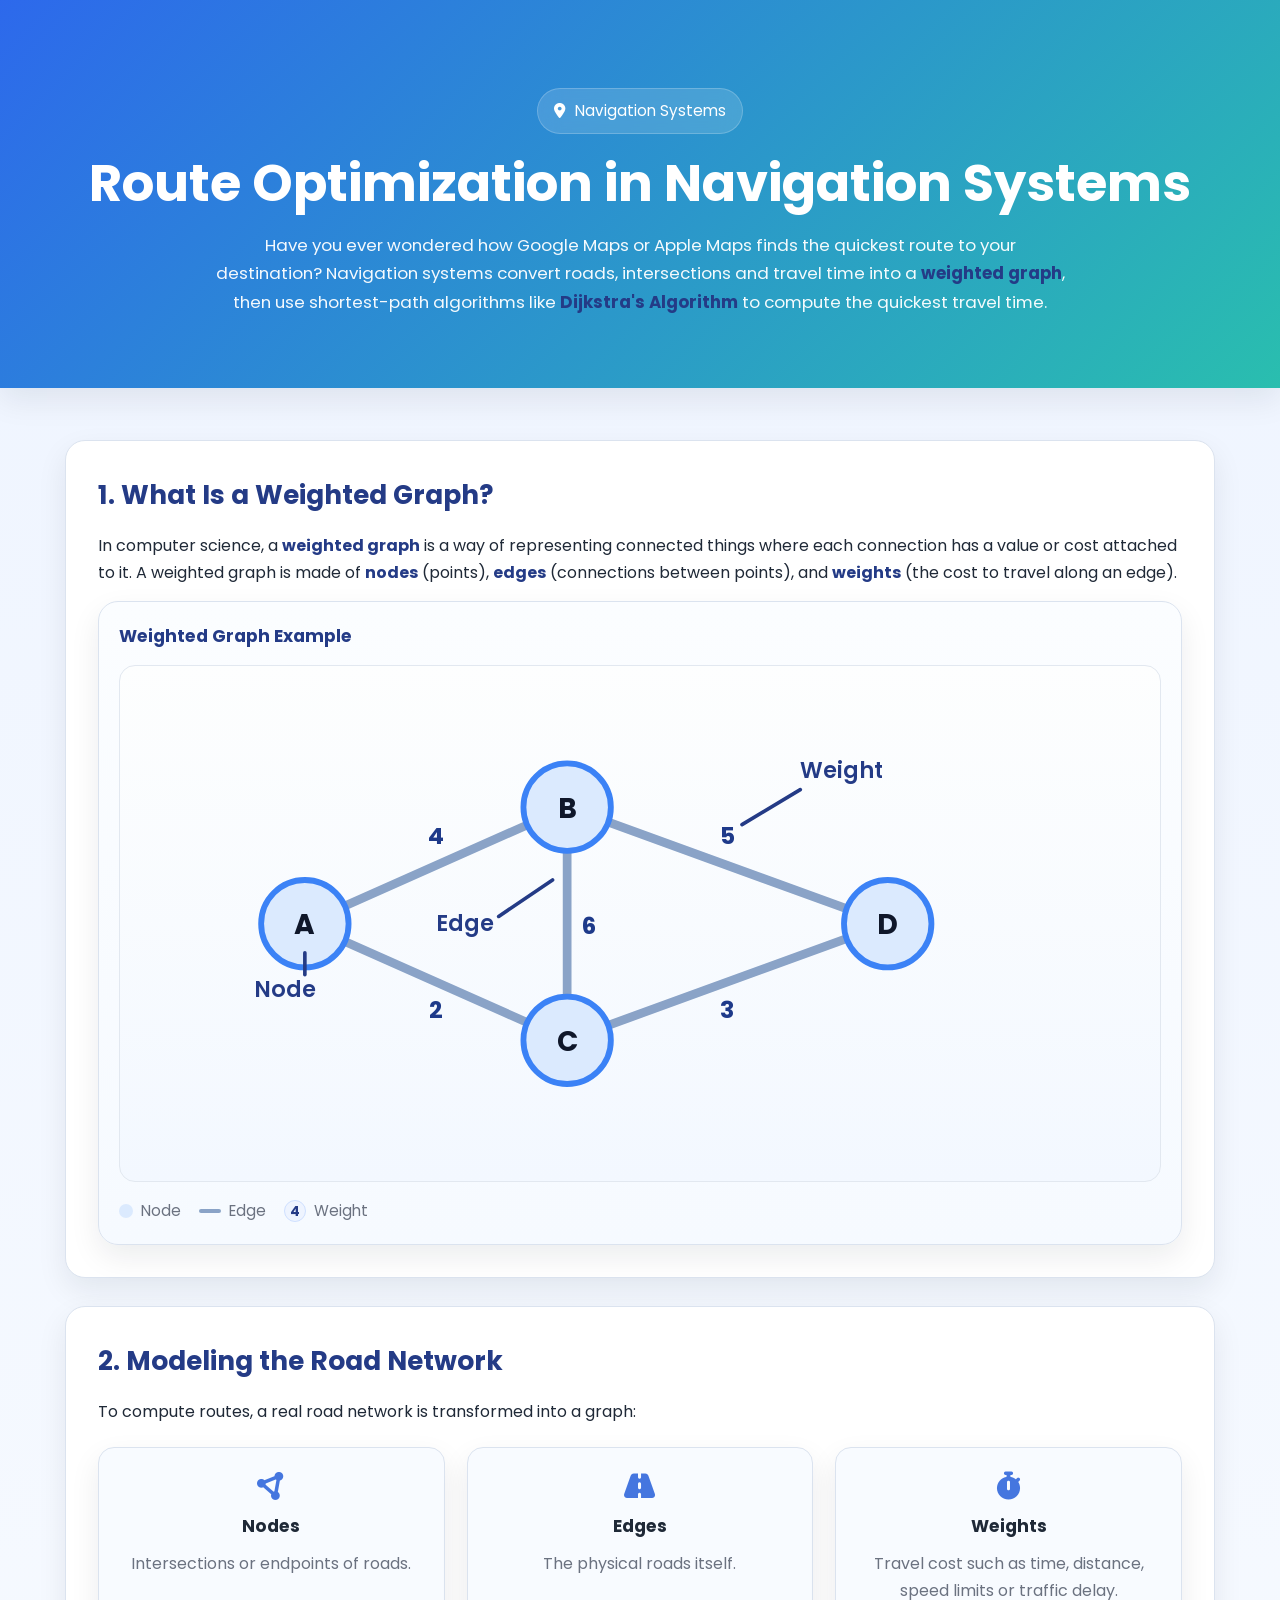
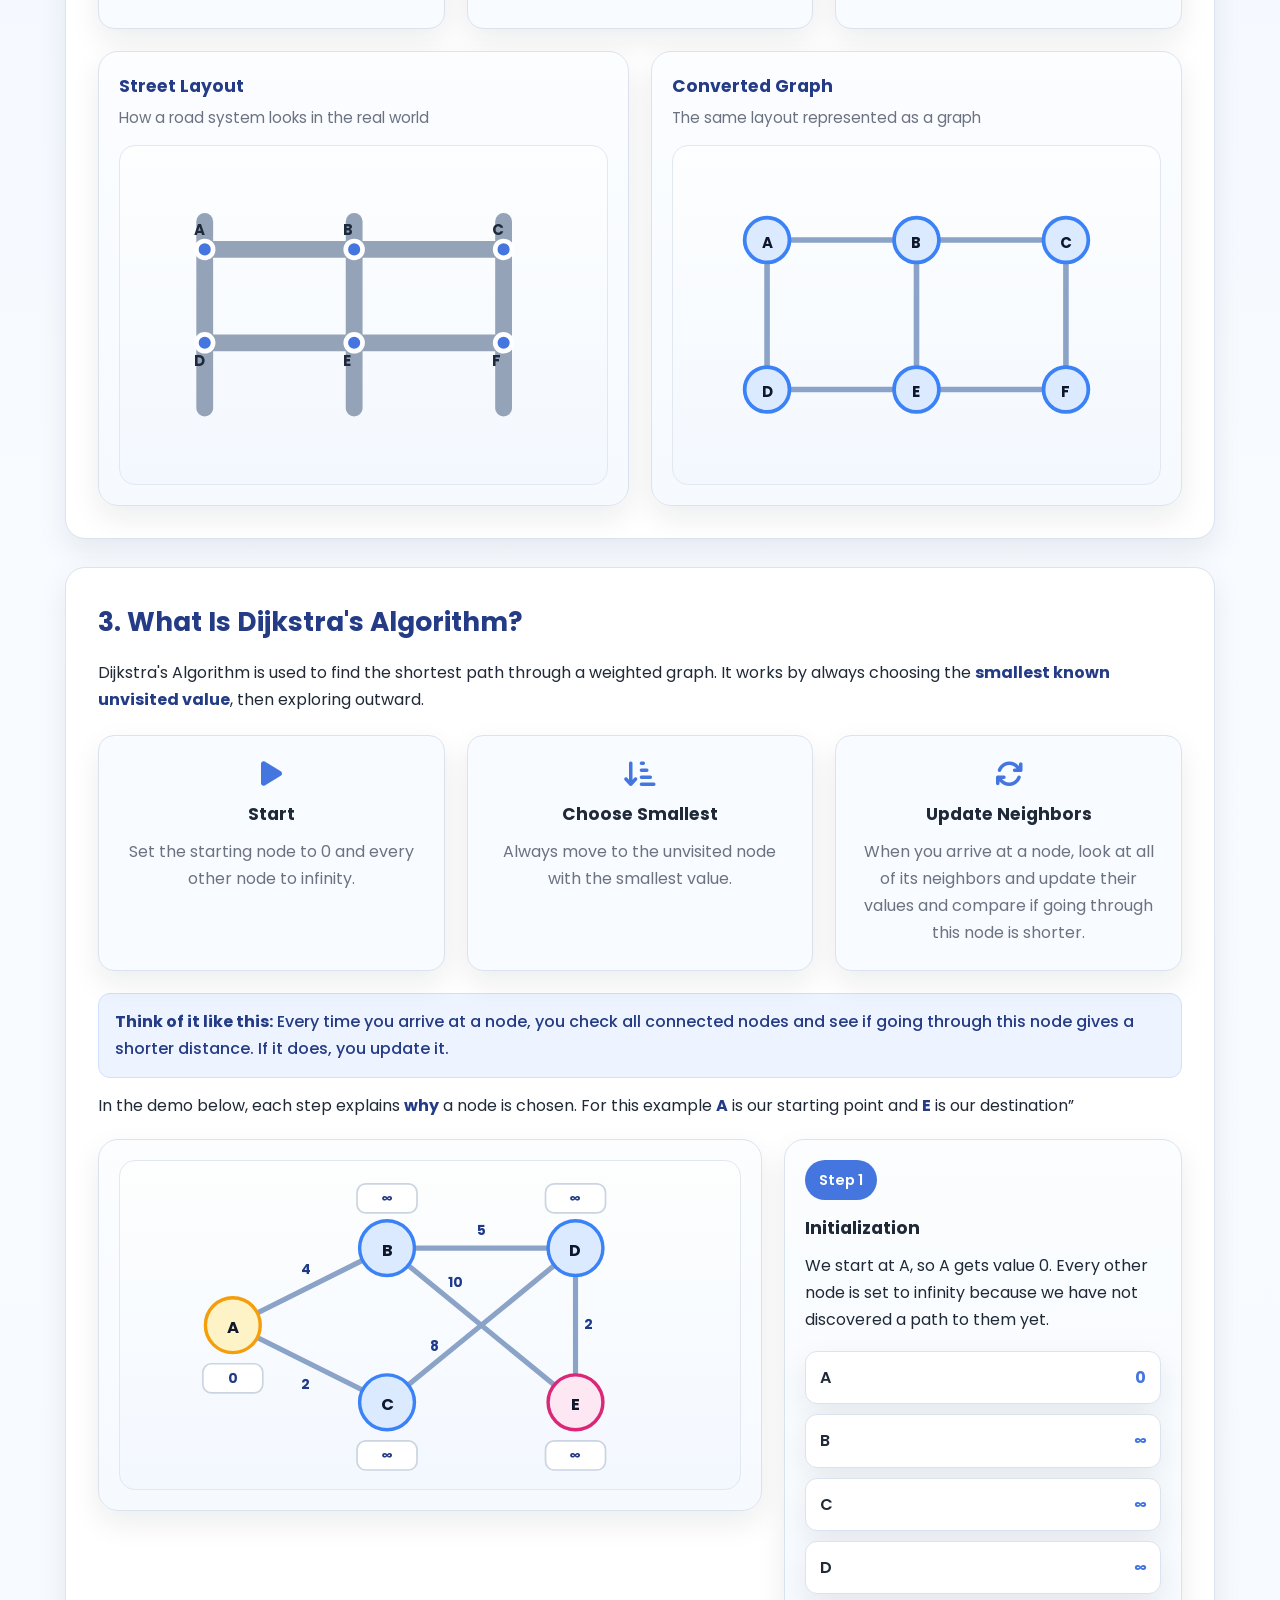
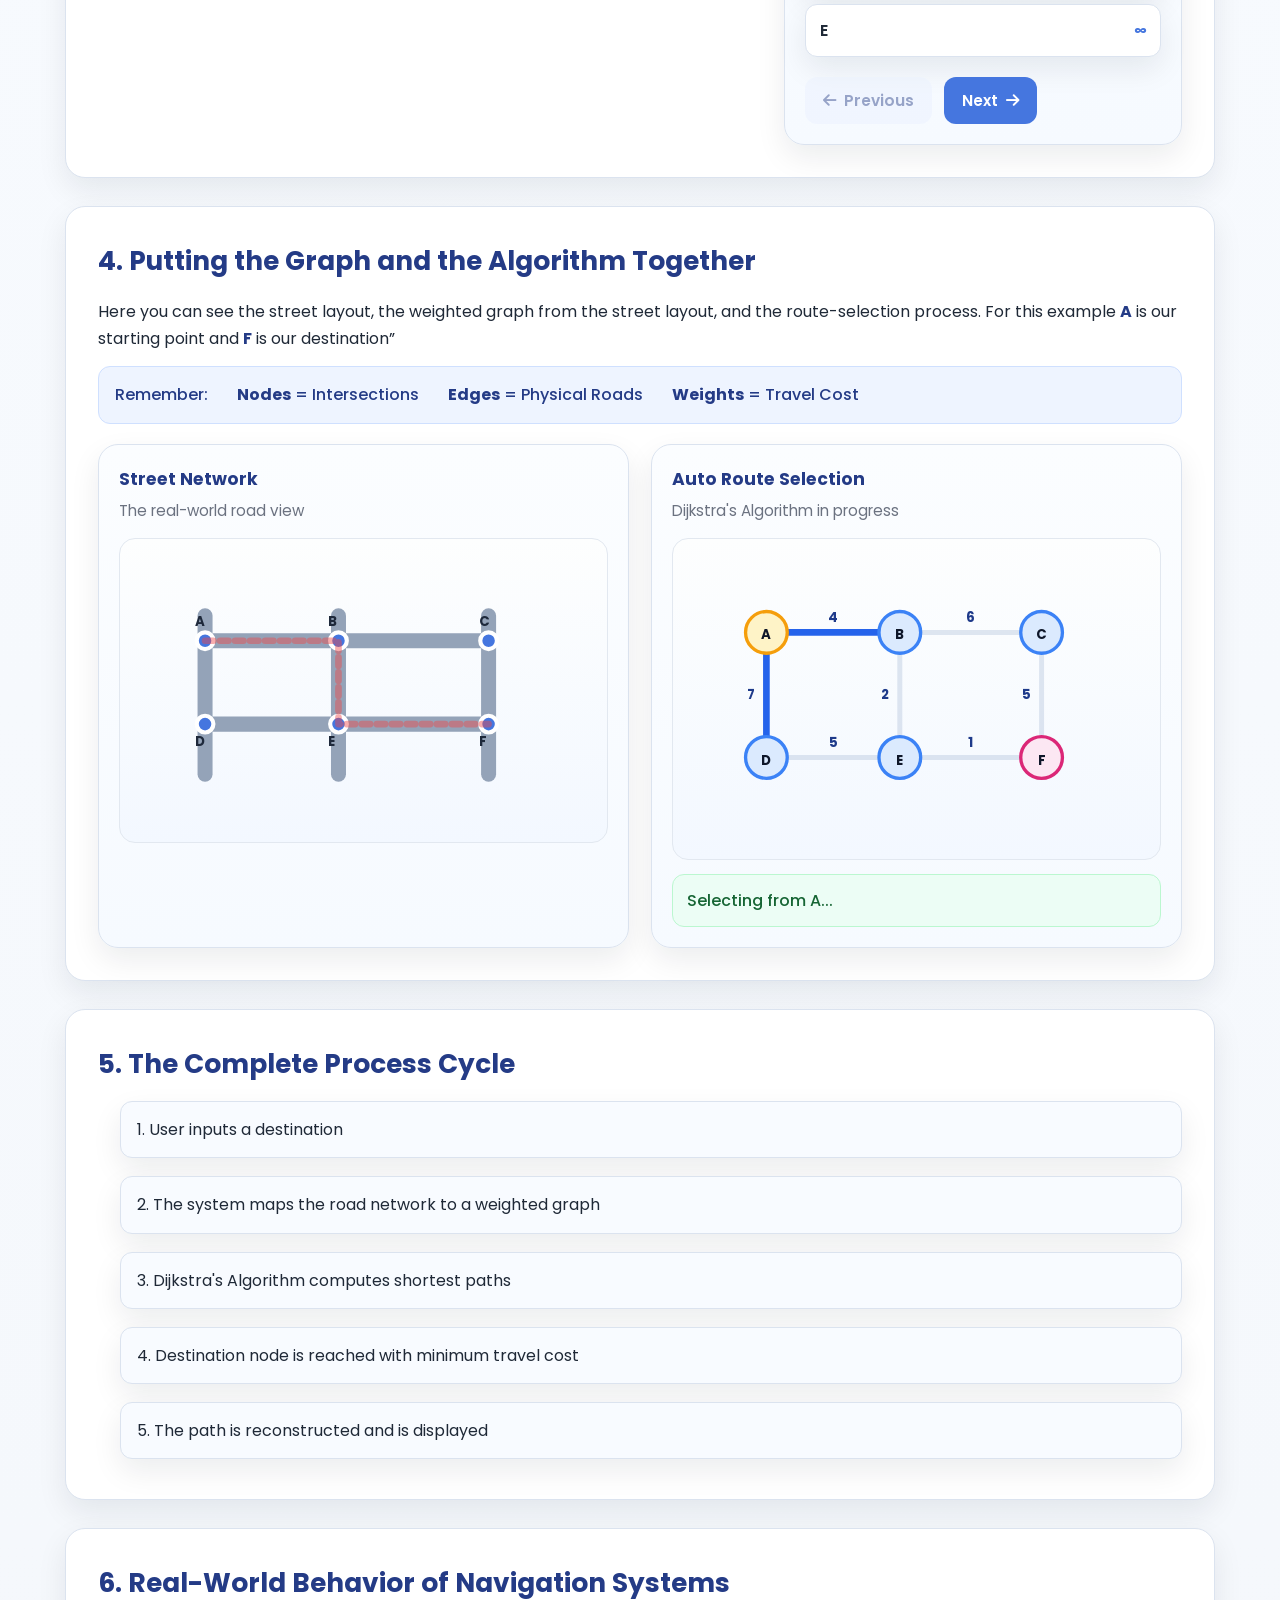
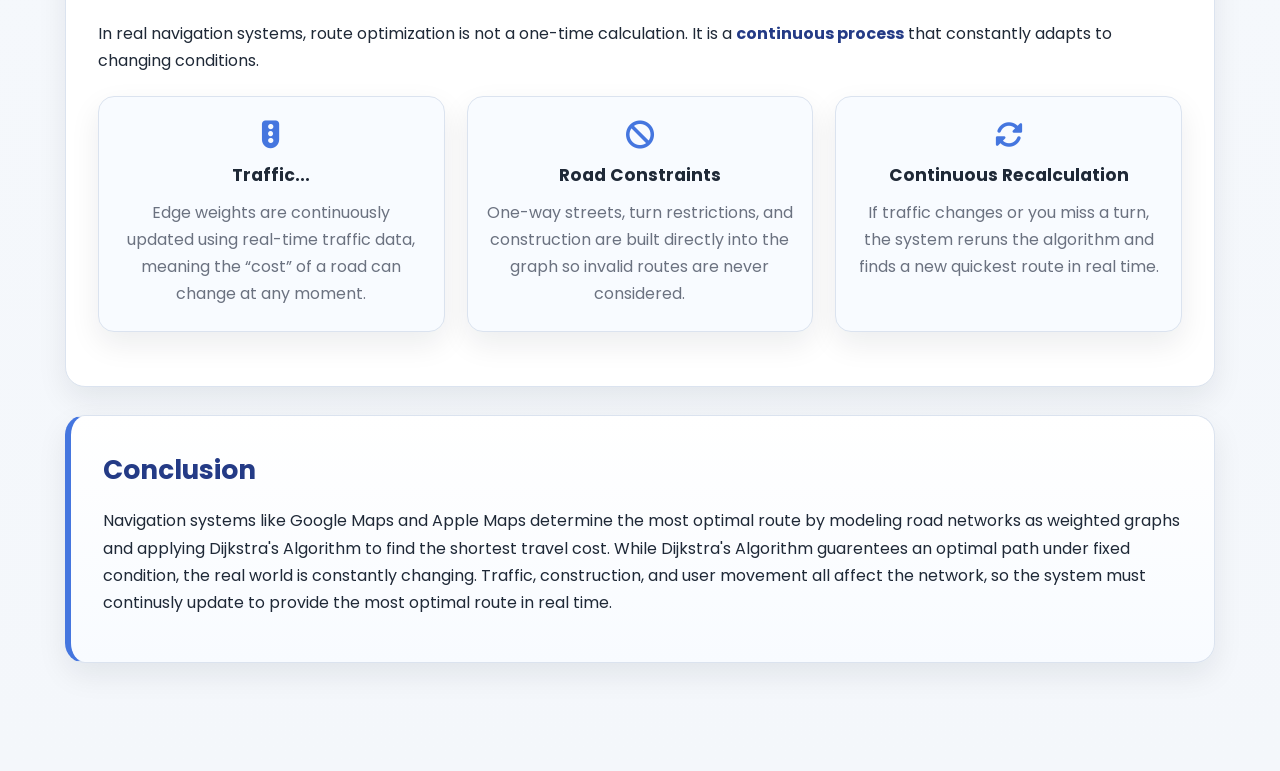
==== index.html @ 8dbbed40 "implemened website" ====
<!DOCTYPE html>
<html lang="en">

<head>
    <meta charset="UTF-8" />
    <meta name="viewport" content="width=device-width, initial-scale=1.0" />
    <title>Route Optimization in Navigation Systems</title>
    <link rel="preconnect" href="https://fonts.googleapis.com" />
    <link rel="preconnect" href="https://fonts.gstatic.com" crossorigin />
    <link href="https://fonts.googleapis.com/css2?family=Poppins:wght@400;500;600;700&display=swap" rel="stylesheet" />
    <link rel="stylesheet" href="https://cdnjs.cloudflare.com/ajax/libs/font-awesome/6.6.0/css/all.min.css"
        integrity="sha512-Kc323vGBEqzTmouAECnVceyQqyqdsSiqLQISBL29aUW4U/M7pSPA/gEUZQqv1cwx4OnYxTxve5UMg5GT6L4JJg=="
        crossorigin="anonymous" referrerpolicy="no-referrer" />
    <link rel="stylesheet" href="css/home.css" />
    <link rel="shortcut icon" href="assets/vincelogo.svg" type="image/x-icon" />
</head>

<body>
    <header class="hero">
        <div class="container">
            <p class="eyebrow">
                <i class="fa-solid fa-location-dot"></i>
                Navigation Systems
            </p>
            <h1>Route Optimization in Navigation Systems</h1>
            <p class="hero-text">
                Have you ever wondered how Google Maps or Apple Maps finds the quickest route
                to your destination? Navigation systems convert roads, intersections and travel time into a
                <strong>weighted graph</strong>, then use shortest-path algorithms like
                <strong>Dijkstra's Algorithm</strong> to compute the quickest travel time.
            </p>
        </div>
    </header>

    <main class="container">
        <!-- SECTION 1 -->
        <section class="card">
            <h2>1. What Is a Weighted Graph?</h2>
            <p>
                In computer science, a <strong>weighted graph</strong> is a way of representing connected things where
                each connection has a value or cost attached to it. A weighted graph is made of <strong>nodes</strong>
                (points), <strong>edges</strong> (connections between points), and <strong>weights</strong> (the cost to
                travel along an edge).
            </p>

            <div class="panel">
                <div class="panel-header">
                    <h3>Weighted Graph Example</h3>
                </div>

                <div class="svg-shell">
                    <svg viewBox="0 0 700 340" class="graph-svg" aria-label="Weighted graph example">
                        <!-- edges -->
                        <line x1="120" y1="170" x2="300" y2="90" class="edge" />
                        <line x1="120" y1="170" x2="300" y2="250" class="edge" />
                        <line x1="300" y1="90" x2="520" y2="170" class="edge" />
                        <line x1="300" y1="250" x2="520" y2="170" class="edge" />
                        <line x1="300" y1="90" x2="300" y2="250" class="edge" />

                        <!-- weights -->
                        <text x="210" y="115" class="weight-label">4</text>
                        <text x="210" y="235" class="weight-label">2</text>
                        <text x="410" y="115" class="weight-label">5</text>
                        <text x="410" y="235" class="weight-label">3</text>
                        <text x="315" y="177" class="weight-label">6</text>

                        <!-- nodes -->
                        <circle cx="120" cy="170" r="30" class="node" />
                        <circle cx="300" cy="90" r="30" class="node" />
                        <circle cx="300" cy="250" r="30" class="node" />
                        <circle cx="520" cy="170" r="30" class="node" />

                        <!-- node labels -->
                        <text x="120" y="172" class="node-label">A</text>
                        <text x="300" y="92" class="node-label">B</text>
                        <text x="300" y="252" class="node-label">C</text>
                        <text x="520" y="172" class="node-label">D</text>

                        <!-- example callouts -->
                        <text x="85" y="220" class="diagram-label">Node</text>
                        <line x1="120" y1="205" x2="120" y2="190" class="label-line" />

                        <text x="210" y="175" class="diagram-label">Edge</text>
                        <line x1="253" y1="165" x2="290" y2="140" class="label-line" />

                        <text x="460" y="70" class="diagram-label">Weight</text>
                        <line x1="460" y1="78" x2="420" y2="102" class="label-line" />
                    </svg>
                </div>

                <div class="legend">
                    <span><span class="legend-dot legend-default"></span> Node</span>
                    <span><span class="legend-line"></span> Edge</span>
                    <span><span class="legend-weight">4</span> Weight</span>
                </div>
            </div>
        </section>

        <!-- SECTION 2 -->
        <section class="card">
            <h2>2. Modeling the Road Network</h2>
            <p>
                To compute routes, a real road network is transformed into a graph:
            </p>
            <div class="feature-grid">
                <div class="feature-box">
                    <i class="fa-solid fa-circle-nodes"></i>
                    <h3>Nodes</h3>
                    <p>Intersections or endpoints of roads.</p>
                </div>
                <div class="feature-box">
                    <i class="fa-solid fa-road"></i>
                    <h3>Edges</h3>
                    <p>The physical roads itself.</p>
                </div>
                <div class="feature-box">
                    <i class="fa-solid fa-stopwatch"></i>
                    <h3>Weights</h3>
                    <p>Travel cost such as time, distance, speed limits or traffic delay.</p>
                </div>
            </div>

            <div class="split-grid">
                <div class="panel">
                    <div class="panel-header">
                        <h3>Street Layout</h3>
                        <p>How a road system looks in the real world</p>
                    </div>

                    <div class="svg-shell">
                        <svg viewBox="0 0 500 340" class="graph-svg" aria-label="Street layout">
                            <line x1="80" y1="70" x2="80" y2="270" class="road-line" />
                            <line x1="240" y1="70" x2="240" y2="270" class="road-line" />
                            <line x1="400" y1="70" x2="400" y2="270" class="road-line" />
                            <line x1="80" y1="100" x2="400" y2="100" class="road-line" />
                            <line x1="80" y1="200" x2="400" y2="200" class="road-line" />

                            <circle cx="80" cy="100" r="9" class="intersection" />
                            <circle cx="240" cy="100" r="9" class="intersection" />
                            <circle cx="400" cy="100" r="9" class="intersection" />
                            <circle cx="80" cy="200" r="9" class="intersection" />
                            <circle cx="240" cy="200" r="9" class="intersection" />
                            <circle cx="400" cy="200" r="9" class="intersection" />

                            <text x="68" y="85" class="mini-label">A</text>
                            <text x="228" y="85" class="mini-label">B</text>
                            <text x="388" y="85" class="mini-label">C</text>
                            <text x="68" y="225" class="mini-label">D</text>
                            <text x="228" y="225" class="mini-label">E</text>
                            <text x="388" y="225" class="mini-label">F</text>


                        </svg>
                    </div>
                </div>

                <div class="panel">
                    <div class="panel-header">
                        <h3>Converted Graph</h3>
                        <p>The same layout represented as a graph</p>
                    </div>

                    <div class="svg-shell">
                        <svg viewBox="0 0 500 340" class="graph-svg" aria-label="Converted weighted graph">
                            <line x1="90" y1="90" x2="250" y2="90" class="edge" />
                            <line x1="250" y1="90" x2="410" y2="90" class="edge" />
                            <line x1="90" y1="250" x2="250" y2="250" class="edge" />
                            <line x1="250" y1="250" x2="410" y2="250" class="edge" />
                            <line x1="90" y1="90" x2="90" y2="250" class="edge" />
                            <line x1="250" y1="90" x2="250" y2="250" class="edge" />
                            <line x1="410" y1="90" x2="410" y2="250" class="edge" />

                            <circle cx="90" cy="90" r="24" class="node" />
                            <circle cx="250" cy="90" r="24" class="node" />
                            <circle cx="410" cy="90" r="24" class="node" />
                            <circle cx="90" cy="250" r="24" class="node" />
                            <circle cx="250" cy="250" r="24" class="node" />
                            <circle cx="410" cy="250" r="24" class="node" />

                            <text x="90" y="94" class="node-label node-label-sm">A</text>
                            <text x="250" y="94" class="node-label node-label-sm">B</text>
                            <text x="410" y="94" class="node-label node-label-sm">C</text>
                            <text x="90" y="254" class="node-label node-label-sm">D</text>
                            <text x="250" y="254" class="node-label node-label-sm">E</text>
                            <text x="410" y="254" class="node-label node-label-sm">F</text>
                        </svg>
                    </div>
                </div>
            </div>
        </section>

        <!-- SECTION 3 -->
        <section class="card">
            <h2>3. What Is Dijkstra's Algorithm?</h2>
            <p>
                Dijkstra's Algorithm is used to find the shortest path through a
                weighted graph. It works by always choosing the
                <strong>smallest known unvisited value</strong>, then exploring outward.
            </p>

            <div class="algorithm-foundation">
                <div class="feature-grid">
                    <div class="feature-box">
                        <i class="fa-solid fa-play"></i>
                        <h3>Start</h3>
                        <p>Set the starting node to 0 and every other node to infinity.</p>
                    </div>
                    <div class="feature-box">
                        <i class="fa-solid fa-arrow-down-short-wide"></i>
                        <h3>Choose Smallest</h3>
                        <p>Always move to the unvisited node with the smallest value.</p>
                    </div>
                    <div class="feature-box">
                        <i class="fa-solid fa-arrows-rotate"></i>
                        <h3>Update Neighbors</h3>
                        <p>
                            When you arrive at a node, look at all of its neighbors and
                            update their values and compare if going through this node is shorter.
                        </p>
                    </div>
                </div>

                <p class="foundation-note">
                    <strong>Think of it like this:</strong>
                    Every time you arrive at a node, you check all connected nodes and
                    see if going through this node gives a shorter distance. If it does,
                    you update it.

                </p>
            </div>

            <p>
                In the demo below, each step explains <strong>why</strong> a node is chosen.
                For this example <strong>A</strong> is our starting point and <strong>E</strong> is our destination”
            </p>

            <div class="interactive-demo">
                <div class="panel">
                    <div class="svg-shell">
                        <svg viewBox="0 0 700 360" class="graph-svg" id="dijkstraGraph"
                            aria-label="Interactive Dijkstra graph">
                            <line id="edge-ab" x1="120" y1="180" x2="300" y2="90" class="edge demo-edge" />
                            <line id="edge-ac" x1="120" y1="180" x2="300" y2="270" class="edge demo-edge" />
                            <line id="edge-bd" x1="300" y1="90" x2="520" y2="90" class="edge demo-edge" />
                            <line id="edge-cd" x1="300" y1="270" x2="520" y2="90" class="edge demo-edge" />
                            <line id="edge-be" x1="300" y1="90" x2="520" y2="270" class="edge demo-edge" />
                            <line id="edge-de" x1="520" y1="90" x2="520" y2="270" class="edge demo-edge" />

                            <text x="205" y="120" class="weight-label">4</text>
                            <text x="205" y="255" class="weight-label">2</text>
                            <text x="410" y="75" class="weight-label">5</text>
                            <text x="355" y="210" class="weight-label">8</text>
                            <text x="380" y="135" class="weight-label">10</text>
                            <text x="535" y="185" class="weight-label">2</text>

                            <circle id="node-a" cx="120" cy="180" r="32" class="node demo-node node-start" />
                            <circle id="node-b" cx="300" cy="90" r="32" class="node demo-node" />
                            <circle id="node-c" cx="300" cy="270" r="32" class="node demo-node" />
                            <circle id="node-d" cx="520" cy="90" r="32" class="node demo-node" />
                            <circle id="node-e" cx="520" cy="270" r="32" class="node demo-node node-end" />

                            <text x="120" y="184" class="node-label">A</text>
                            <text x="300" y="94" class="node-label">B</text>
                            <text x="300" y="274" class="node-label">C</text>
                            <text x="520" y="94" class="node-label">D</text>
                            <text x="520" y="274" class="node-label">E</text>

                            <g id="dist-a">
                                <rect x="85" y="225" width="70" height="34" rx="10" class="distance-box" />
                                <text x="120" y="247" class="distance-text">0</text>
                            </g>
                            <g id="dist-b">
                                <rect x="265" y="15" width="70" height="34" rx="10" class="distance-box" />
                                <text x="300" y="37" class="distance-text">∞</text>
                            </g>
                            <g id="dist-c">
                                <rect x="265" y="315" width="70" height="34" rx="10" class="distance-box" />
                                <text x="300" y="337" class="distance-text">∞</text>
                            </g>
                            <g id="dist-d">
                                <rect x="485" y="15" width="70" height="34" rx="10" class="distance-box" />
                                <text x="520" y="37" class="distance-text">∞</text>
                            </g>
                            <g id="dist-e">
                                <rect x="485" y="315" width="70" height="34" rx="10" class="distance-box" />
                                <text x="520" y="337" class="distance-text">∞</text>
                            </g>
                        </svg>
                    </div>
                </div>

                <div class="panel">
                    <div class="step-badge" id="stepNumber">Step 1</div>
                    <h3 id="stepTitle">Initialization</h3>
                    <p id="stepDescription">
                        We start at A, so A gets value 0. Every other node is set to infinity
                        because we have not discovered a path to them yet.
                    </p>

                    <div class="distance-table">
                        <div class="distance-row"><span>A</span><strong id="labelA">0</strong></div>
                        <div class="distance-row"><span>B</span><strong id="labelB">∞</strong></div>
                        <div class="distance-row"><span>C</span><strong id="labelC">∞</strong></div>
                        <div class="distance-row"><span>D</span><strong id="labelD">∞</strong></div>
                        <div class="distance-row"><span>E</span><strong id="labelE">∞</strong></div>
                    </div>

                    <div class="demo-controls">
                        <button id="prevBtn" class="demo-btn demo-btn-secondary">
                            <i class="fa-solid fa-arrow-left"></i>
                            Previous
                        </button>
                        <button id="nextBtn" class="demo-btn demo-btn-primary">
                            Next
                            <i class="fa-solid fa-arrow-right"></i>
                        </button>
                    </div>
                </div>
            </div>
        </section>

        <!-- SECTION 4 -->
        <section class="card">
            <h2>4. Putting the Graph and the Algorithm Together</h2>
            <p>
                Here you can see the street layout, the weighted graph from the street layout, and the route-selection
                process. For this example <strong>A</strong> is our starting point and <strong>F</strong> is our
                destination”
            </p>
            <p class="foundation-note">
                <span class="def">Remember:</span>
                <span class="def"><strong>Nodes</strong> = Intersections</span>
                <span class="def"><strong>Edges</strong> = Physical Roads</span>
                <span class="def"><strong>Weights</strong> = Travel Cost</span>
            </p>

            <div class="split-grid">
                <div class="panel">
                    <div class="panel-header">
                        <h3>Street Network</h3>
                        <p>The real-world road view</p>
                    </div>

                    <div class="svg-shell">
                        <svg viewBox="0 0 560 340" class="graph-svg" aria-label="Street network example">
                            <line x1="90" y1="80" x2="90" y2="270" class="road-line" />
                            <line x1="250" y1="80" x2="250" y2="270" class="road-line" />
                            <line x1="430" y1="80" x2="430" y2="270" class="road-line" />
                            <line x1="90" y1="110" x2="430" y2="110" class="road-line" />
                            <line x1="90" y1="210" x2="430" y2="210" class="road-line" />

                            <circle cx="90" cy="110" r="10" class="intersection" />
                            <circle cx="250" cy="110" r="10" class="intersection" />
                            <circle cx="430" cy="110" r="10" class="intersection" />
                            <circle cx="90" cy="210" r="10" class="intersection" />
                            <circle cx="250" cy="210" r="10" class="intersection" />
                            <circle cx="430" cy="210" r="10" class="intersection" />

                            <text x="78" y="92" class="mini-label">A</text>
                            <text x="238" y="92" class="mini-label">B</text>
                            <text x="418" y="92" class="mini-label">C</text>
                            <text x="78" y="236" class="mini-label">D</text>
                            <text x="238" y="236" class="mini-label">E</text>
                            <text x="418" y="236" class="mini-label">F</text>

                            <polyline points="90,110 250,110 250,210 430,210" class="route-line" />
                        </svg>
                    </div>
                </div>

                <div class="panel">
                    <div class="panel-header">
                        <h3>Auto Route Selection</h3>
                        <p>Dijkstra's Algorithm in progress</p>
                    </div>

                    <div class="svg-shell">
                        <svg viewBox="0 0 560 360" class="graph-svg" id="loopGraph"
                            aria-label="Automatic route selection demo">
                            <line id="loop-edge-ab" x1="100" y1="100" x2="260" y2="100" class="edge loop-edge" />
                            <line id="loop-edge-bc" x1="260" y1="100" x2="430" y2="100" class="edge loop-edge" />
                            <line id="loop-edge-ad" x1="100" y1="100" x2="100" y2="250" class="edge loop-edge" />
                            <line id="loop-edge-be" x1="260" y1="100" x2="260" y2="250" class="edge loop-edge" />
                            <line id="loop-edge-cf" x1="430" y1="100" x2="430" y2="250" class="edge loop-edge" />
                            <line id="loop-edge-de" x1="100" y1="250" x2="260" y2="250" class="edge loop-edge" />
                            <line id="loop-edge-ef" x1="260" y1="250" x2="430" y2="250" class="edge loop-edge" />

                            <text x="180" y="87" class="weight-label">4</text>
                            <text x="345" y="87" class="weight-label">6</text>
                            <text x="82" y="180" class="weight-label">7</text>
                            <text x="242" y="180" class="weight-label">2</text>
                            <text x="412" y="180" class="weight-label">5</text>
                            <text x="180" y="237" class="weight-label">5</text>
                            <text x="345" y="237" class="weight-label">1</text>

                            <circle id="loop-node-a" cx="100" cy="100" r="25" class="node loop-node node-start" />
                            <circle id="loop-node-b" cx="260" cy="100" r="25" class="node loop-node" />
                            <circle id="loop-node-c" cx="430" cy="100" r="25" class="node loop-node" />
                            <circle id="loop-node-d" cx="100" cy="250" r="25" class="node loop-node" />
                            <circle id="loop-node-e" cx="260" cy="250" r="25" class="node loop-node" />
                            <circle id="loop-node-f" cx="430" cy="250" r="25" class="node loop-node node-end" />

                            <text x="100" y="104" class="node-label node-label-sm">A</text>
                            <text x="260" y="104" class="node-label node-label-sm">B</text>
                            <text x="430" y="104" class="node-label node-label-sm">C</text>
                            <text x="100" y="254" class="node-label node-label-sm">D</text>
                            <text x="260" y="254" class="node-label node-label-sm">E</text>
                            <text x="430" y="254" class="node-label node-label-sm">F</text>
                        </svg>
                    </div>

                    <div class="result-note" id="loopCaption">
                        Starting from A...
                    </div>
                </div>
            </div>
        </section>

        <!-- SECTION 5 -->
        <section class="card">
            <h2>5. The Complete Process Cycle</h2>
            <ol class="process-list">
                <li>User inputs a destination</li>
                <li>The system maps the road network to a weighted graph</li>
                <li>Dijkstra's Algorithm computes shortest paths</li>
                <li>Destination node is reached with minimum travel cost</li>
                <li>The path is reconstructed and is displayed</li>
            </ol>
        </section>

        <!-- SECTION 6 -->
        <section class="card">
            <h2>6. Real-World Behavior of Navigation Systems</h2>

            <p>
                In real navigation systems, route optimization is not a one-time calculation.
                It is a <strong>continuous process</strong> that constantly adapts to changing conditions.
            </p>

            <div class="feature-grid">
                <div class="feature-box">
                    <i class="fa-solid fa-traffic-light"></i>
                    <h3>Traffic...</h3>
                    <p>
                        Edge weights are continuously updated using real-time traffic data,
                        meaning the “cost” of a road can change at any moment.
                    </p>
                </div>

                <div class="feature-box">
                    <i class="fa-solid fa-ban"></i>
                    <h3>Road Constraints</h3>
                    <p>
                        One-way streets, turn restrictions, and construction are built
                        directly into the graph so invalid routes are never considered.
                    </p>
                </div>

                <div class="feature-box">
                    <i class="fa-solid fa-rotate"></i>
                    <h3>Continuous Recalculation</h3>
                    <p>
                        If traffic changes or you miss a turn, the system reruns
                        the algorithm and finds a new quickest route in real time.
                    </p>
                </div>
            </div>
        </section>

        <section class="card conclusion">
            <h2>Conclusion</h2>
            <p>
                Navigation systems like Google Maps and Apple Maps determine the most optimal route by modeling road
                networks as weighted graphs and applying Dijkstra's Algorithm to find the shortest travel cost.
                While Dijkstra's Algorithm guarentees an optimal path under fixed condition, the real world is
                constantly changing. Traffic, construction, and user movement all affect the network, so the system
                must continusly update to provide the most optimal route in real time.
            </p>
        </section>
    </main>
    <script src="js/home.js"></script>
</body>

</html>
---- css/home.css ----
* {
    margin: 0;
    padding: 0;
    box-sizing: border-box;
}

:root {
    --color-bg: #f4f7fb;
    --color-surface: #ffffff;
    --color-surface-soft: #f8fbff;
    --color-surface-alt: linear-gradient(180deg, #fbfdff 0%, #f6faff 100%);
    --color-primary: #4576df;
    --color-primary-dark: #243b86;
    --color-success: #16a34a;
    --color-warning: #f59e0b;
    --color-danger: #ef444470;
    --color-text: #1f2937;
    --color-muted: #6b7280;
    --color-border: #dbe3ef;
    --color-node: #dbeafe;
    --color-node-border: #3b82f6;
    --color-node-active: #fef3c7;
    --color-node-visited: #dcfce7;
    --color-node-end: #fce7f3;
    --color-node-end-border: #db2777;
    --color-edge: #8aa3c7;
    --color-edge-active: #2563eb;
    --color-edge-route: #16a34a;
    --shadow-main: 0 12px 30px rgba(15, 23, 42, 0.08);
    --radius-lg: 20px;
    --radius-md: 16px;
    --radius-sm: 12px;
    --transition-fast: 0.25s ease;
}

body {
    font-family: "Poppins", sans-serif;
    background: linear-gradient(180deg, #eef4ff 0%, #f8fbff 40%, var(--color-bg) 100%);
    color: var(--color-text);
    line-height: 1.7;
}

.container {
    width: min(1150px, 92%);
    margin: 0 auto;
}

/* HERO */
.hero {
    background: linear-gradient(135deg, rgba(37, 99, 235, 0.96), rgba(20, 184, 166, 0.9));
    color: #fff;
    padding: 88px 0 72px;
    text-align: center;
    box-shadow: var(--shadow-main);
}

.eyebrow {
    display: inline-flex;
    align-items: center;
    gap: 10px;
    padding: 9px 16px;
    margin-bottom: 20px;
    border: 1px solid rgba(255, 255, 255, 0.2);
    border-radius: 999px;
    background: rgba(255, 255, 255, 0.14);
    font-size: 0.95rem;
    backdrop-filter: blur(10px);
}

.hero h1 {
    margin-bottom: 18px;
    font-size: clamp(2rem, 4vw, 3.4rem);
    line-height: 1.15;
    font-weight: 700;
}

.hero-text {
    max-width: 860px;
    margin: 0 auto;
    font-size: 1.05rem;
    color: rgba(255, 255, 255, 0.95);
}

/* MAIN */
main {
    padding: 52px 0 80px;
}

/* PANELS/CARDS */
.card,
.panel,
.feature-box,
.distance-row,
.process-list li {
    border: 1px solid var(--color-border);
    box-shadow: var(--shadow-main);
}

.card {
    margin-bottom: 28px;
    padding: 32px;
    border-radius: var(--radius-lg);
    background: var(--color-surface);
}

.card h2 {
    margin-bottom: 14px;
    font-size: 1.65rem;
    color: var(--color-primary-dark);
}

.card h3 {
    margin-bottom: 8px;
    font-size: 1.08rem;
}

.card p {
    margin-bottom: 14px;
}

.card ul,
.card ol {
    padding-left: 22px;
    margin-top: 10px;
}

.card li {
    margin-bottom: 8px;
}

strong {
    color: var(--color-primary-dark);
}

.panel {
    padding: 20px;
    border-radius: var(--radius-lg);
    background: var(--color-surface-alt);
}

.panel-header {
    margin-bottom: 14px;
}

.panel-header h3 {
    margin-bottom: 4px;
    color: var(--color-primary-dark);
}

.panel-header p {
    margin-bottom: 0;
    color: var(--color-muted);
    font-size: 0.95rem;
}

/* GRIDS */
.feature-grid,
.split-grid,
.interactive-demo {
    display: grid;
    gap: 22px;
}

.feature-grid {
    grid-template-columns: repeat(3, 1fr);
    margin: 22px 0;
}

.split-grid {
    grid-template-columns: repeat(2, 1fr);
    margin-top: 20px;
}

.interactive-demo {
    grid-template-columns: 1.5fr 0.9fr;
    align-items: start;
    margin-top: 20px;
}

.algorithm-foundation {
    margin: 20px 0 14px;
}

.foundation-note {
    margin-top: 2px;
    padding: 14px 16px;
    border: 1px solid #cfe0ff;
    border-radius: var(--radius-sm);
    background: #eef4ff;
    color: var(--color-primary-dark);
    font-weight: 500;
}

/* FEATURE BOXES */
.feature-box {
    padding: 24px 18px;
    border-radius: var(--radius-md);
    background: var(--color-surface-soft);
    text-align: center;
    transition: transform var(--transition-fast), box-shadow var(--transition-fast);
}

.feature-box:hover {
    transform: translateY(-4px);
    box-shadow: 0 10px 22px rgba(37, 99, 235, 0.12);
}

.feature-box i {
    margin-bottom: 12px;
    font-size: 1.75rem;
    color: var(--color-primary);
}

.feature-box p {
    margin-bottom: 0;
    color: var(--color-muted);
}

/* SVG */
.svg-shell {
    padding: 10px;
    overflow: hidden;
    border: 1px solid #e2e8f0;
    border-radius: var(--radius-md);
    background: linear-gradient(180deg, #fdfefe 0%, #f3f8ff 100%);
}

.def {
    display: inline-block;
    align-items: center;
    margin-right: 25px;
}

.graph-svg {
    display: block;
    width: 100%;
    height: auto;
}

/* EDGES */
.edge {
    stroke: var(--color-edge);
    stroke-width: 6;
    stroke-linecap: round;
}

.edge-active {
    stroke: var(--color-edge-active);
    stroke-width: 8;
}

.edge-route {
    stroke: var(--color-edge-route);
    stroke-width: 8;
}

.edge-faded {
    opacity: 0.25;
}

/* NODES */
.node {
    fill: var(--color-node);
    stroke: var(--color-node-border);
    stroke-width: 4;
}

.node-start {
    fill: var(--color-node-visited);
    stroke: var(--color-success);
}

.node-end {
    fill: var(--color-node-end);
    stroke: var(--color-node-end-border);
}

.node-current {
    fill: var(--color-node-active);
    stroke: var(--color-warning);
}

.node-visited {
    fill: var(--color-node-visited);
    stroke: var(--color-success);
}

.node-route {
    fill: var(--color-node-visited);
    stroke: var(--color-success);
}

.node-label {
    fill: #0f172a;
    font-size: 1.2rem;
    font-weight: 700;
    text-anchor: middle;
    dominant-baseline: middle;
}

.node-label-sm {
    font-size: 1rem;
}

/* SVG LABELS */
.weight-label {
    fill: #1e3a8a;
    font-size: 1rem;
    font-weight: 700;
    text-anchor: middle;
}

.road-line {
    stroke: #94a3b8;
    stroke-width: 18;
    stroke-linecap: round;
}

.intersection {
    fill: var(--color-primary);
    stroke: #fff;
    stroke-width: 5;
}

.route-line {
    fill: none;
    stroke: var(--color-danger);
    stroke-width: 8;
    stroke-linecap: round;
    stroke-linejoin: round;
    stroke-dasharray: 10 8;
}

.mini-label {
    fill: #1e293b;
    font-size: 1rem;
    font-weight: 700;
}

.diagram-label {
    fill: var(--color-primary-dark);
    font-size: 0.95rem;
    font-weight: 600;
}

.label-line {
    stroke: var(--color-primary-dark);
    stroke-width: 2.5;
    stroke-linecap: round;
}

/* LEGEND */
.legend {
    display: flex;
    flex-wrap: wrap;
    gap: 18px;
    margin-top: 16px;
    color: var(--color-muted);
    font-size: 0.95rem;
}

.legend span {
    display: inline-flex;
    align-items: center;
    gap: 8px;
}

.legend-dot {
    display: inline-block;
    width: 14px;
    height: 14px;
    border-radius: 50%;
}

.legend-default {
    background: var(--color-node);
}

.legend-line {
    display: inline-block;
    width: 22px;
    height: 4px;
    border-radius: 999px;
    background: var(--color-edge);
}

.legend-weight {
    display: inline-flex;
    align-items: center;
    justify-content: center;
    width: 22px;
    height: 22px;
    border-radius: 50%;
    background: #eef4ff;
    color: var(--color-primary-dark);
    font-size: 0.85rem;
    font-weight: 700;
    border: 1px solid #cfe0ff;
}

.distance-table {
    display: grid;
    gap: 10px;
    margin-top: 18px;
}

.distance-row {
    display: flex;
    justify-content: space-between;
    align-items: center;
    padding: 12px 14px;
    border-radius: var(--radius-sm);
    background: var(--color-surface);
}

.distance-row span {
    font-weight: 600;
}

.distance-row strong {
    color: var(--color-primary);
    font-size: 1rem;
}

/* DEMOS */
.demo-controls {
    display: flex;
    gap: 12px;
    margin-top: 20px;
}

.demo-btn {
    display: inline-flex;
    align-items: center;
    gap: 8px;
    padding: 12px 18px;
    border: none;
    border-radius: var(--radius-sm);
    font-family: inherit;
    font-size: 0.96rem;
    font-weight: 600;
    cursor: pointer;
    transition: transform 0.2s ease, opacity 0.2s ease, background 0.2s ease;
}

.demo-btn:hover {
    transform: translateY(-2px);
}

.demo-btn:disabled {
    opacity: 0.45;
    cursor: not-allowed;
    transform: none;
}

.demo-btn-primary {
    background: var(--color-primary);
    color: #fff;
}

.demo-btn-secondary {
    background: #eaf1ff;
    color: var(--color-primary-dark);
}

/* SVG FORMATTING */
.distance-box {
    fill: #fff;
    stroke: #cbd5e1;
    stroke-width: 2;
}

.distance-text {
    fill: var(--color-primary-dark);
    font-size: 1rem;
    font-weight: 700;
    text-anchor: middle;
}

.process-list {
    display: grid;
    gap: 10px;
}

.process-list li {
    padding: 14px 16px;
    border-radius: var(--radius-sm);
    background: var(--color-surface-soft);
    list-style-position: inside;
}

/* MISC */
.step-badge {
    display: inline-block;
    padding: 8px 14px;
    margin-bottom: 14px;
    border-radius: 999px;
    background: var(--color-primary);
    color: #fff;
    font-size: 0.9rem;
    font-weight: 600;
}

.result-note {
    margin-top: 14px;
    padding: 12px 14px;
    border: 1px solid #bbf7d0;
    border-radius: var(--radius-sm);
    background: #ecfdf5;
    color: #166534;
    font-weight: 500;
}

.conclusion {
    border-left: 6px solid var(--color-primary);
    background: linear-gradient(180deg, #ffffff 0%, #f8fbff 100%);
}

/* UI */
@media (max-width: 980px) {
    .feature-grid,
    .split-grid,
    .interactive-demo {
        grid-template-columns: 1fr;
    }
}

@media (max-width: 640px) {
    .hero {
        padding: 68px 0 54px;
    }

    .card {
        padding: 22px 18px;
    }

    .demo-controls {
        flex-direction: column;
    }

    .hero-text {
        font-size: 0.98rem;
    }

    .card h2 {
        font-size: 1.35rem;
    }
}
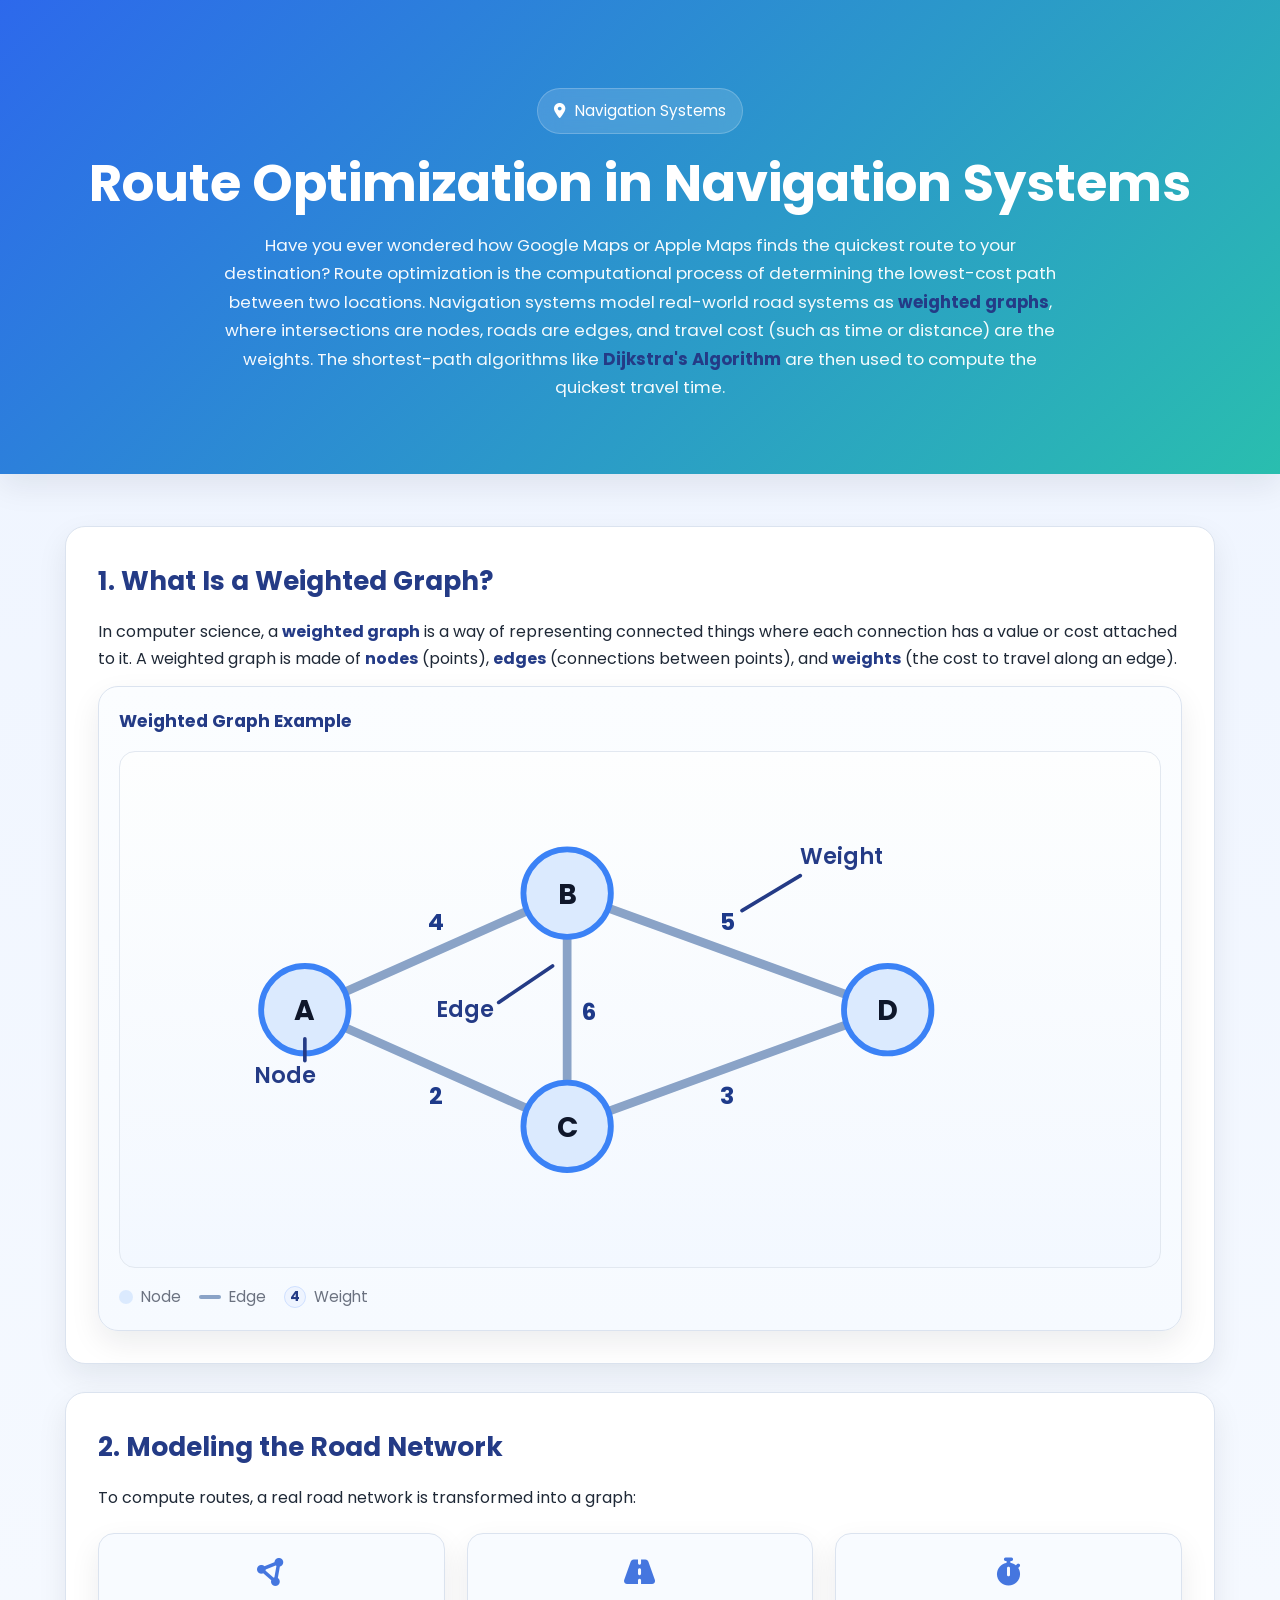
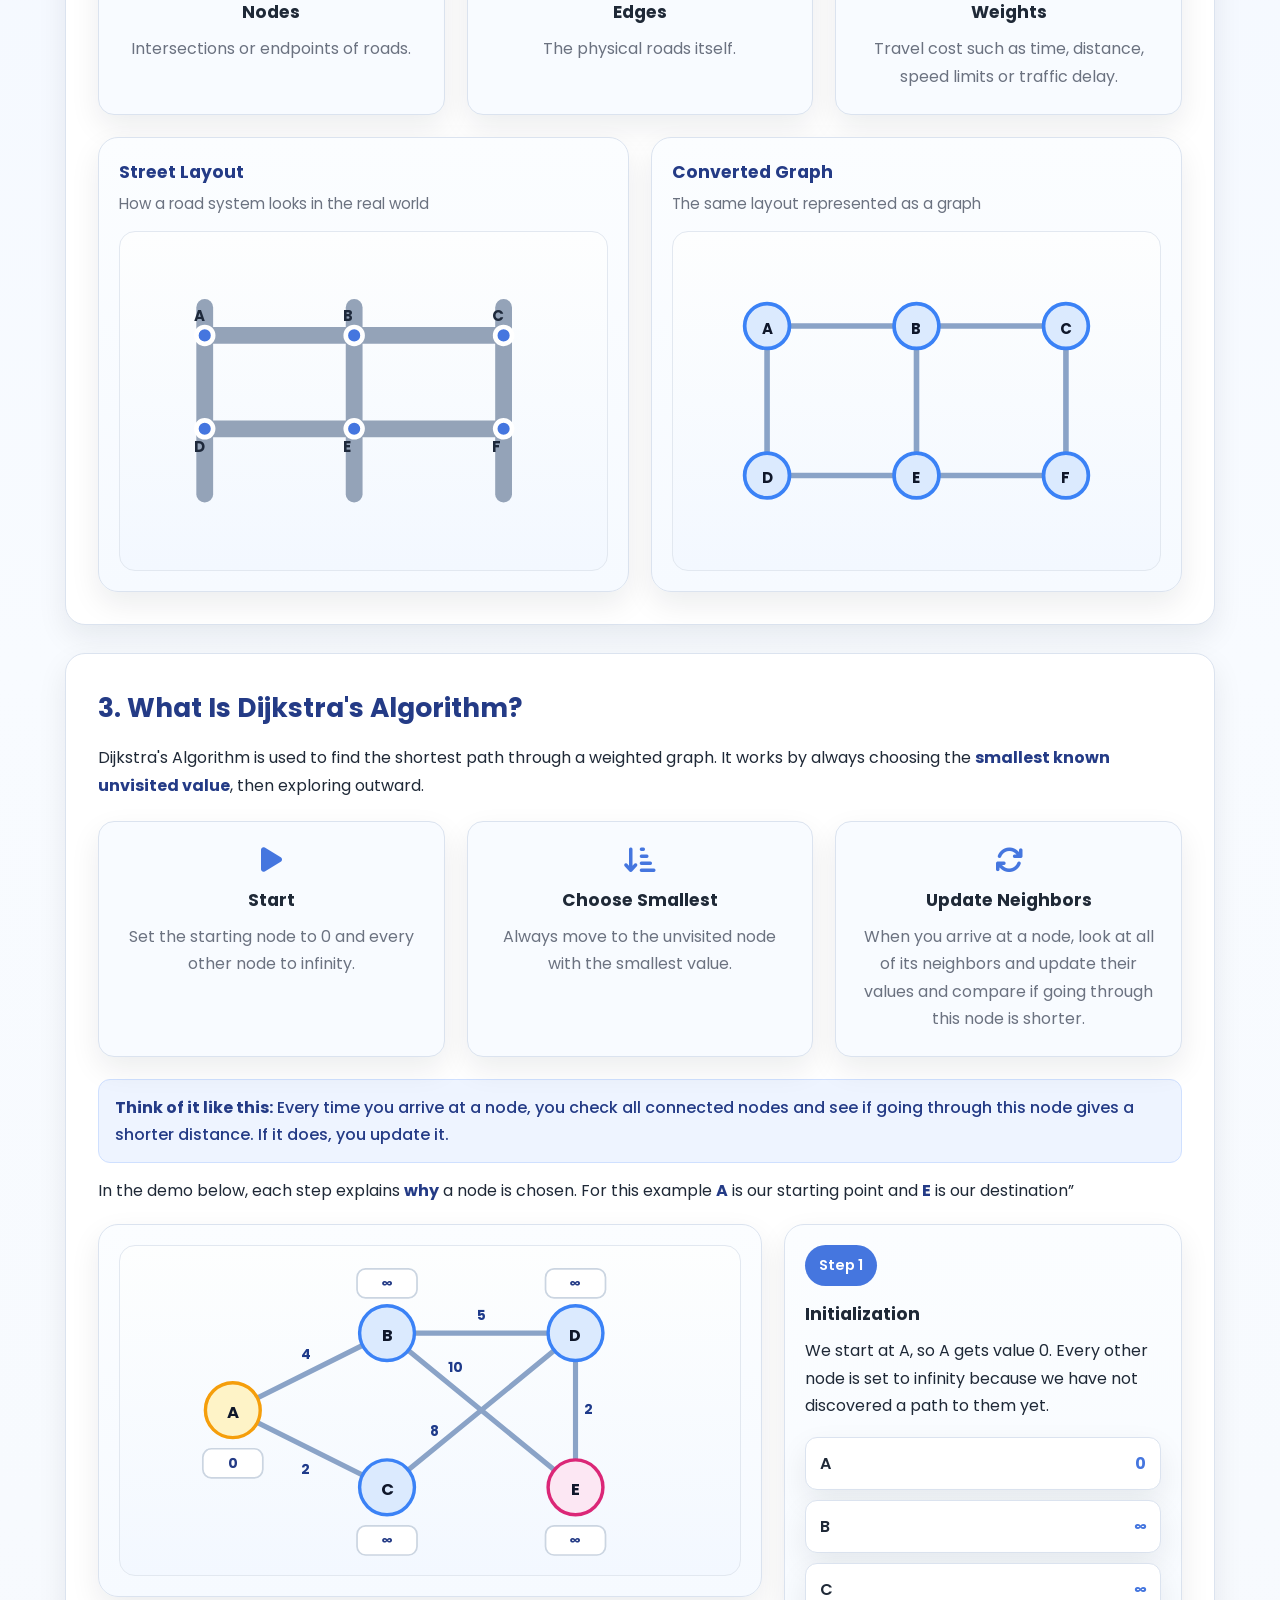
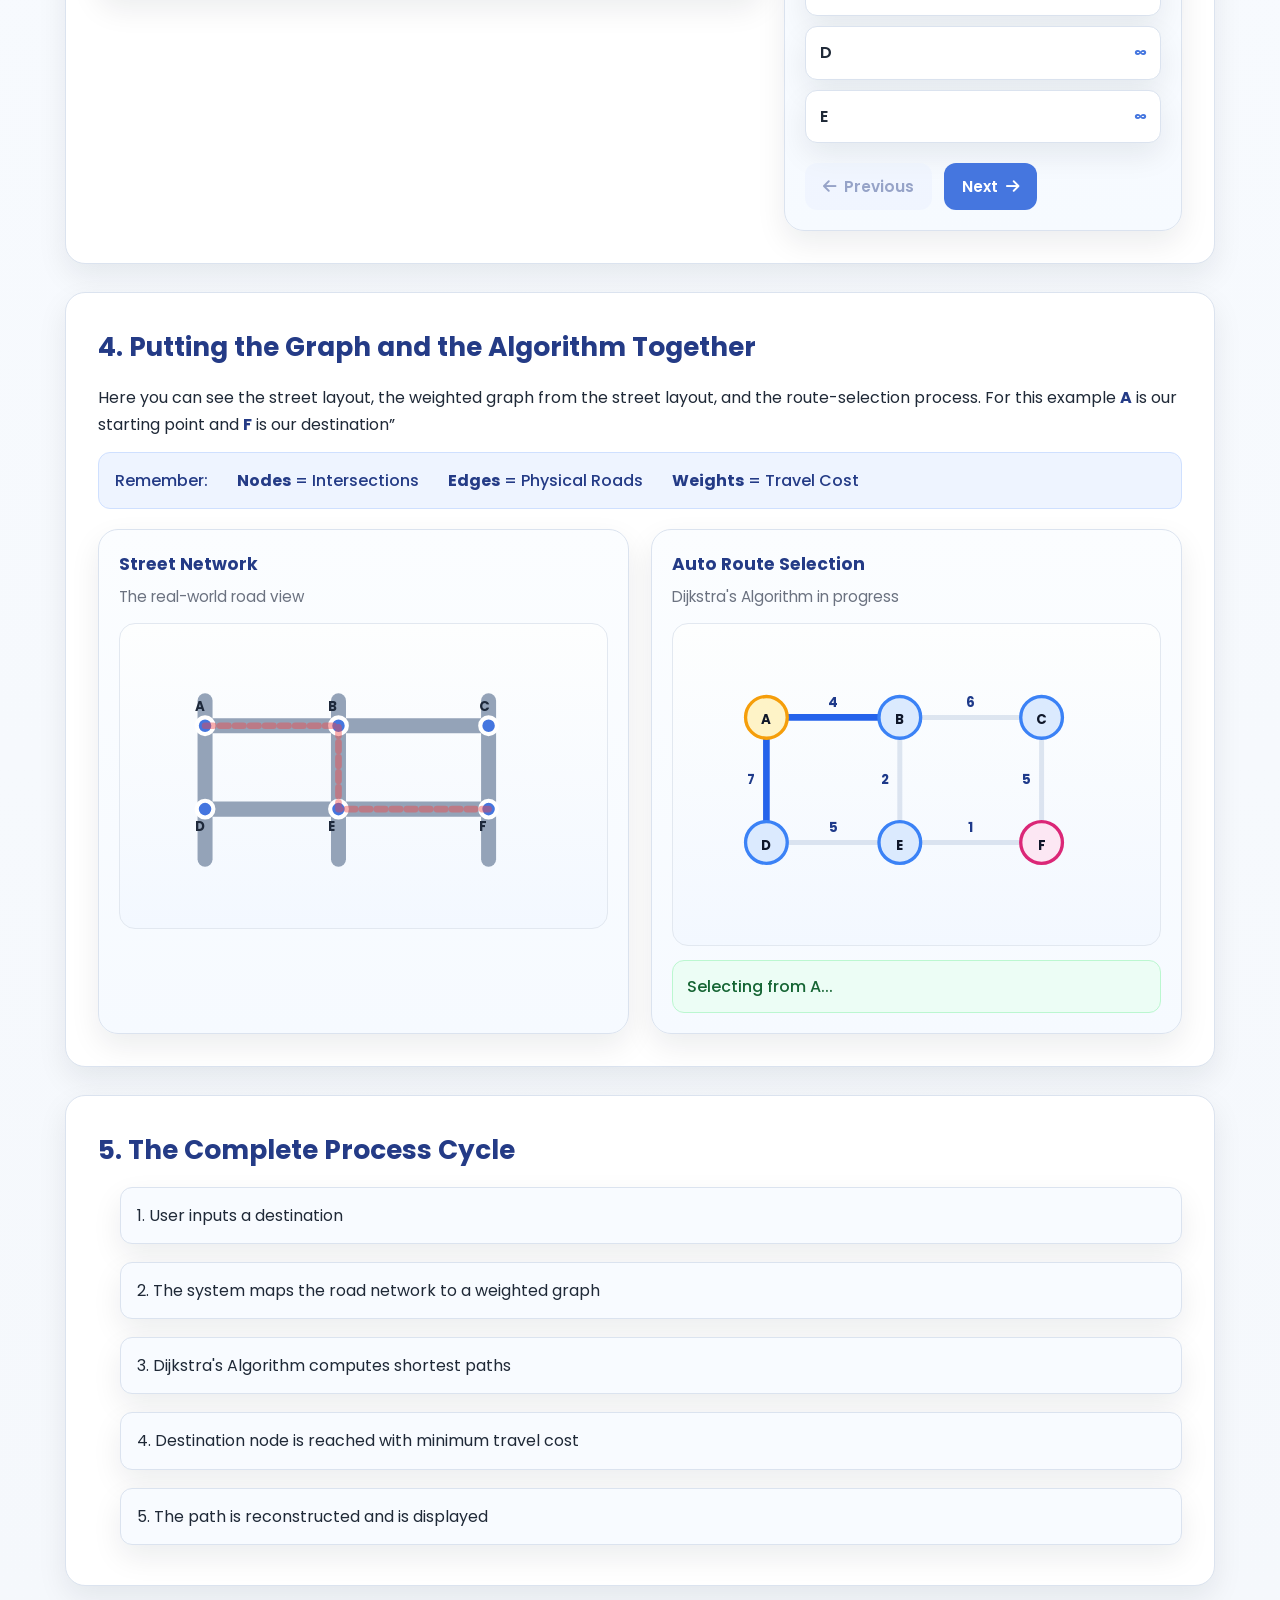
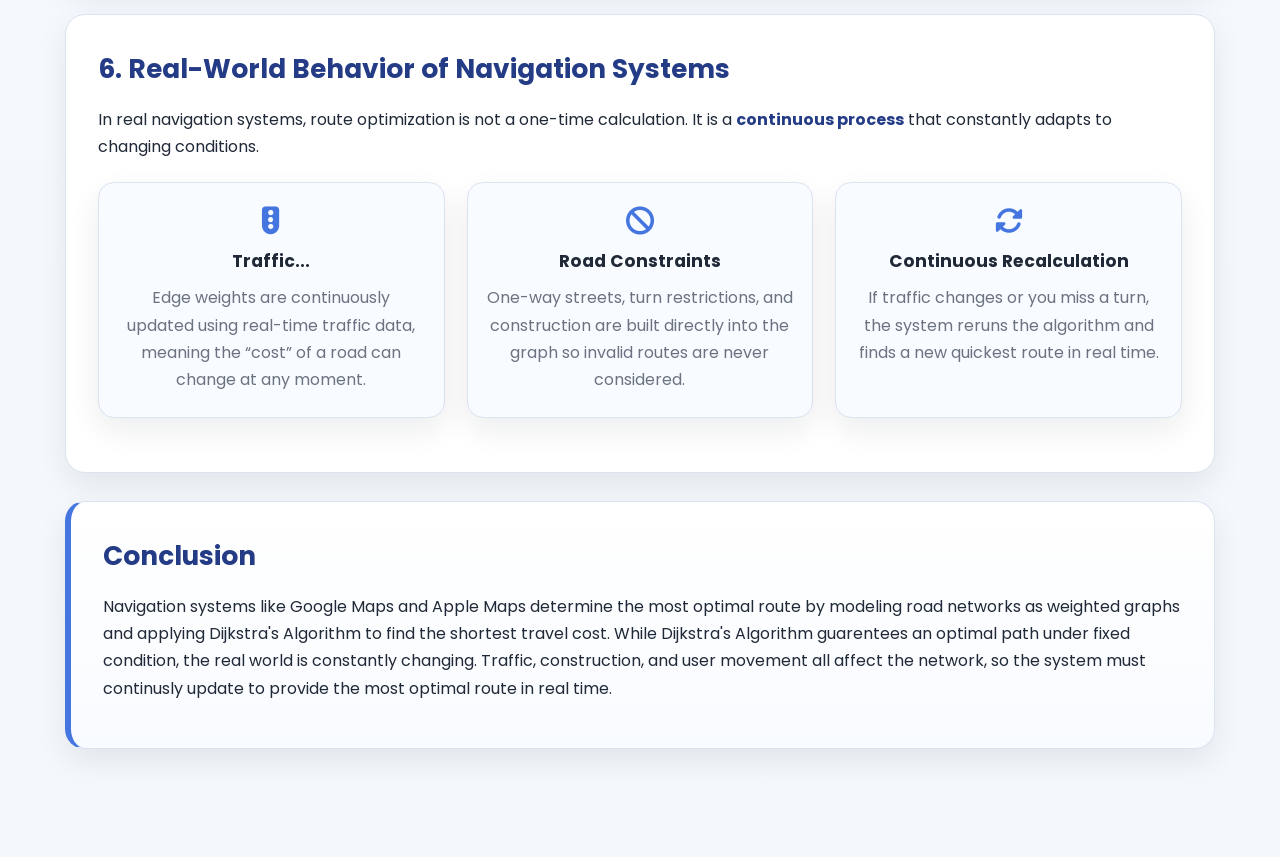
==== commit 29cf8f85: "Updatedintro" ====
--- a/index.html
+++ b/index.html
@@ -25,9 +25,12 @@
             <h1>Route Optimization in Navigation Systems</h1>
             <p class="hero-text">
                 Have you ever wondered how Google Maps or Apple Maps finds the quickest route
-                to your destination? Navigation systems convert roads, intersections and travel time into a
-                <strong>weighted graph</strong>, then use shortest-path algorithms like
-                <strong>Dijkstra's Algorithm</strong> to compute the quickest travel time.
+                to your destination? Route optimization is the computational process of determining the lowest-cost path
+                between two locations. Navigation systems model real-world road systems as <strong>weighted
+                    graphs</strong>,
+                where intersections are nodes, roads are edges, and travel cost (such as time or distance) are the
+                weights. The shortest-path algorithms like <strong>Dijkstra's Algorithm</strong> are then used to
+                compute the quickest travel time.
             </p>
         </div>
     </header>
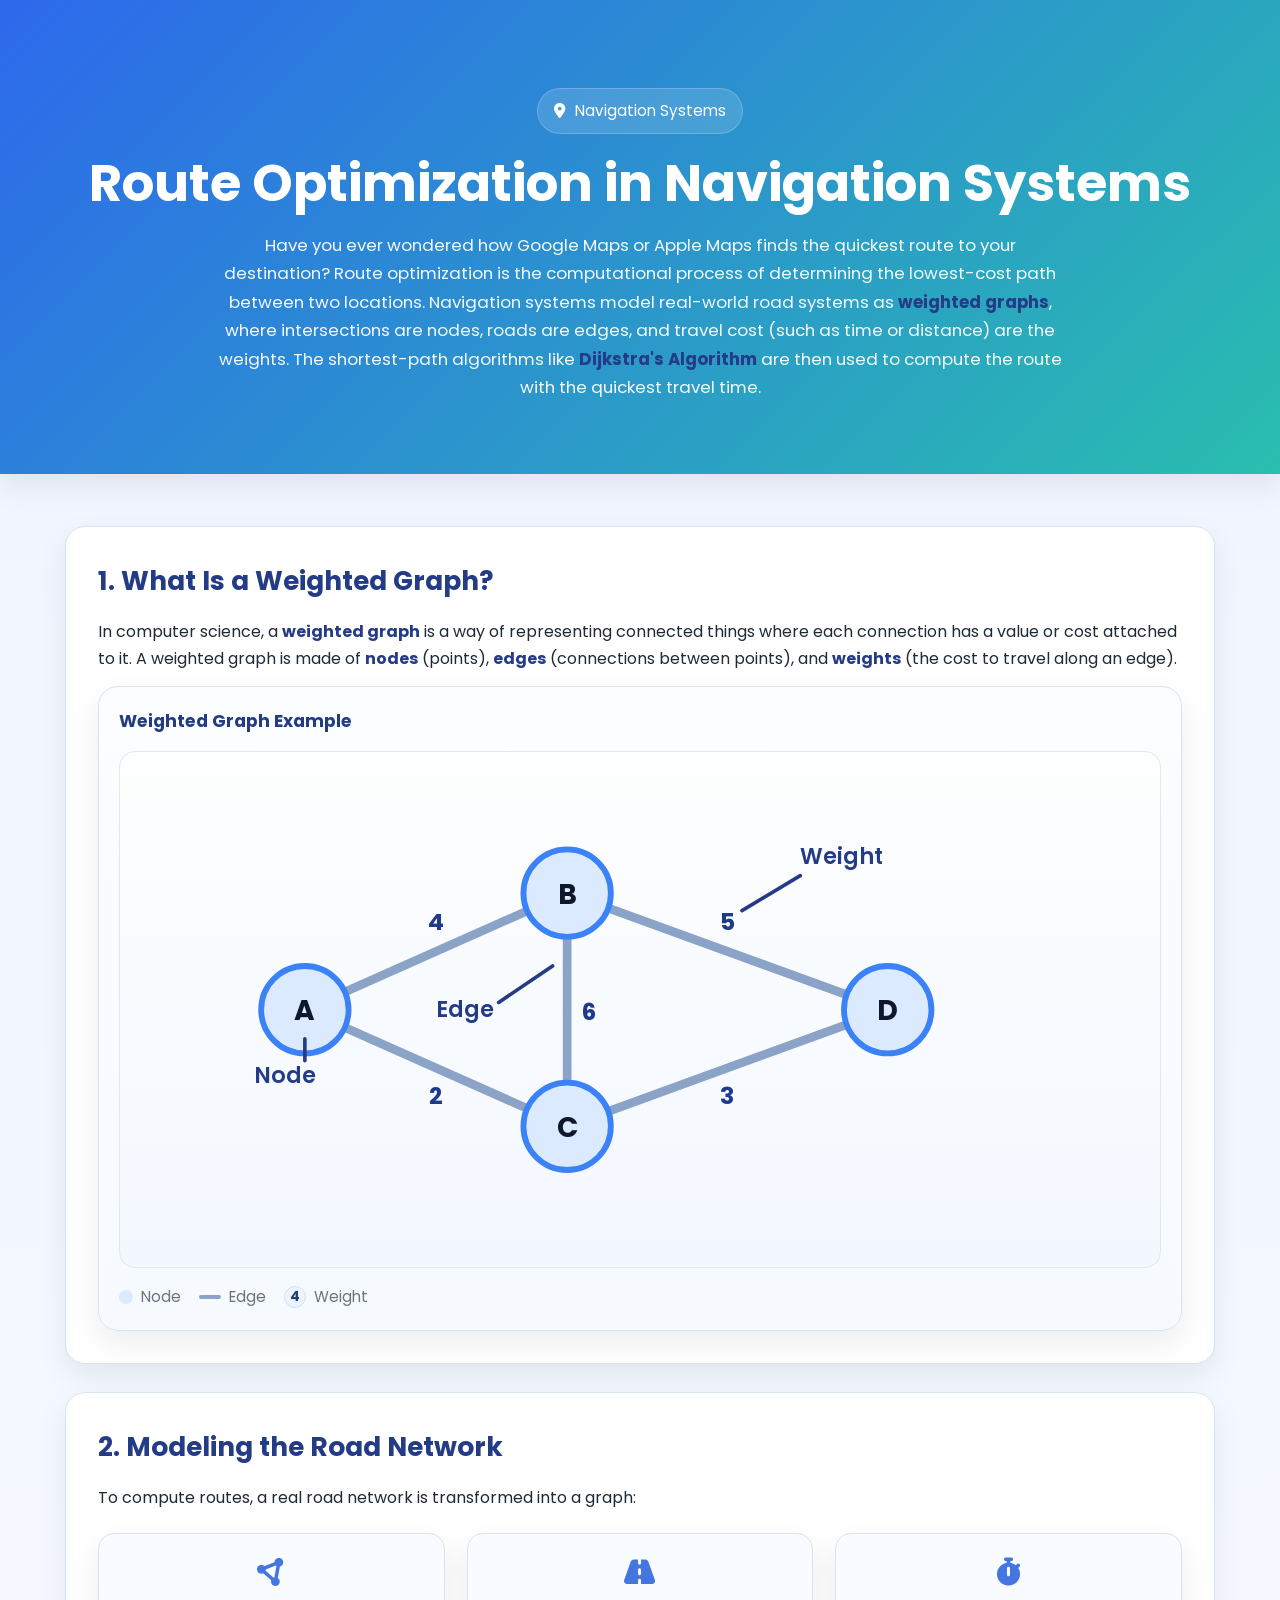
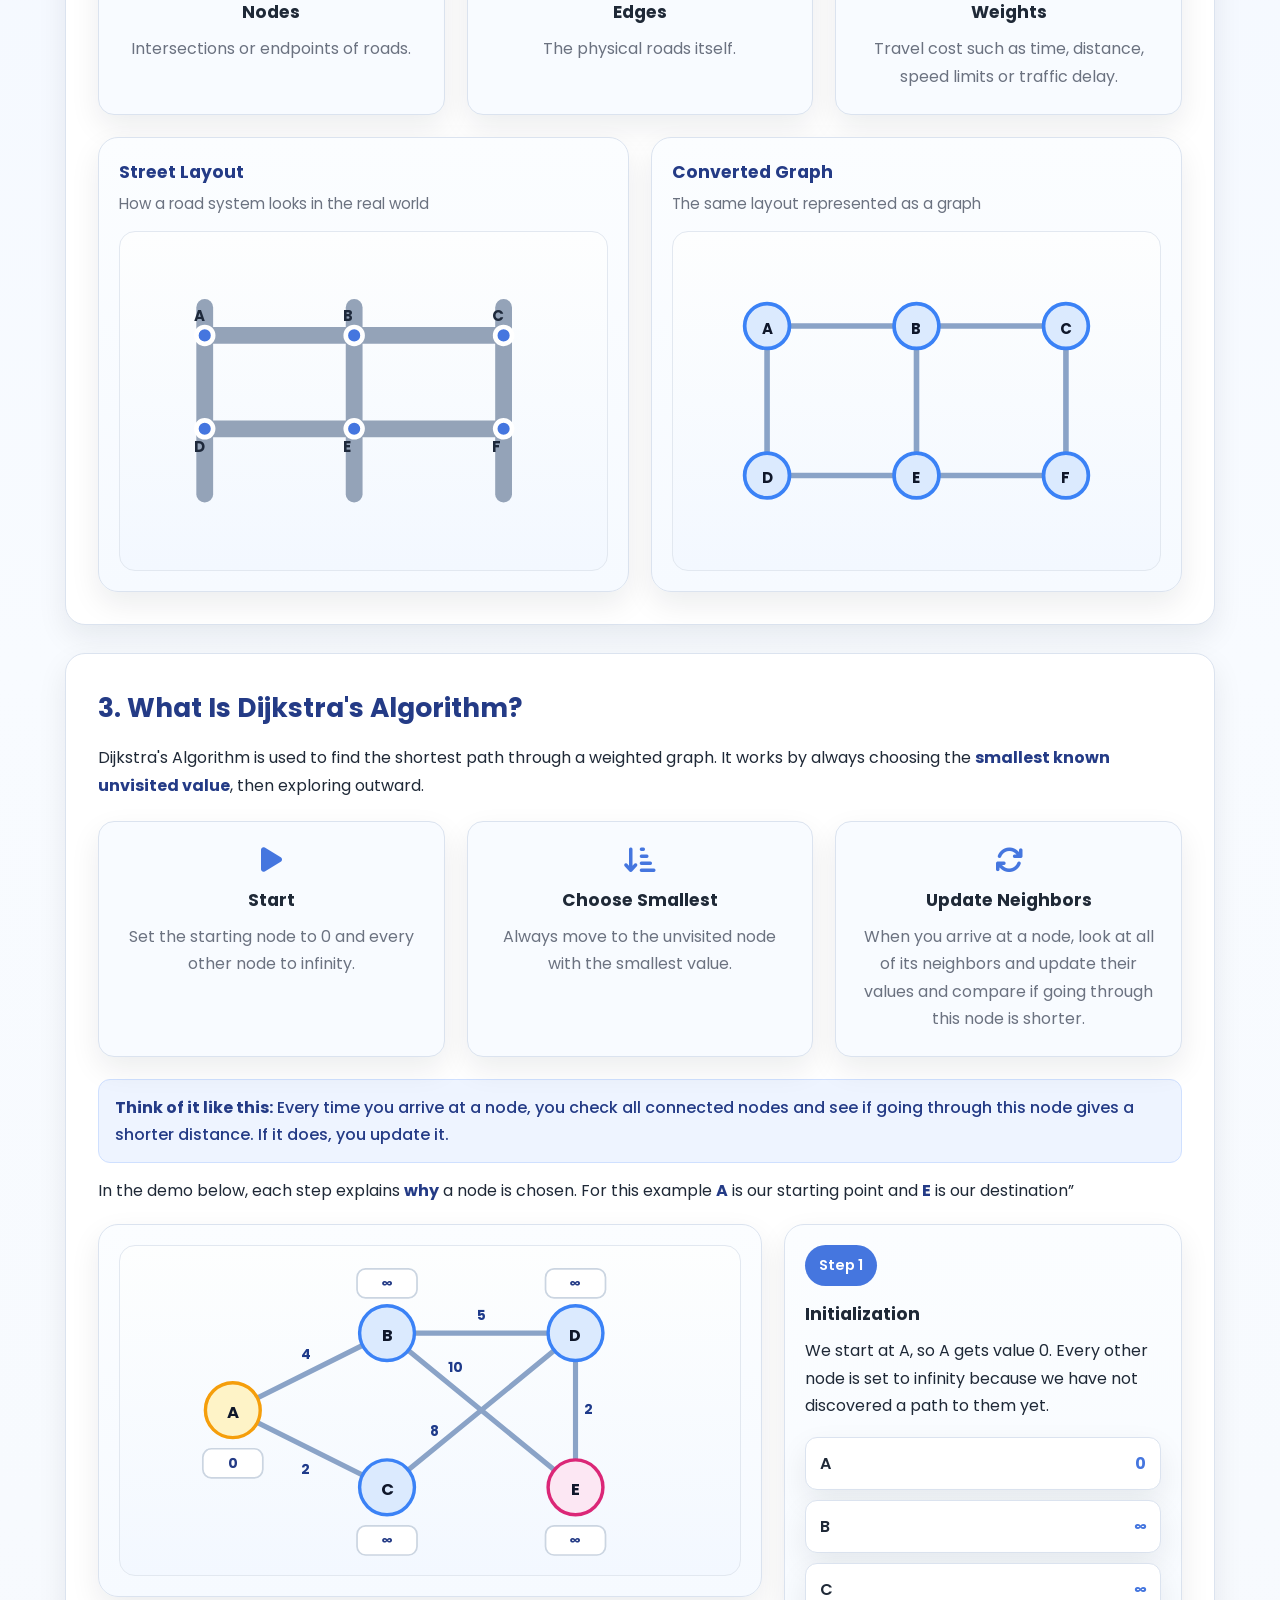
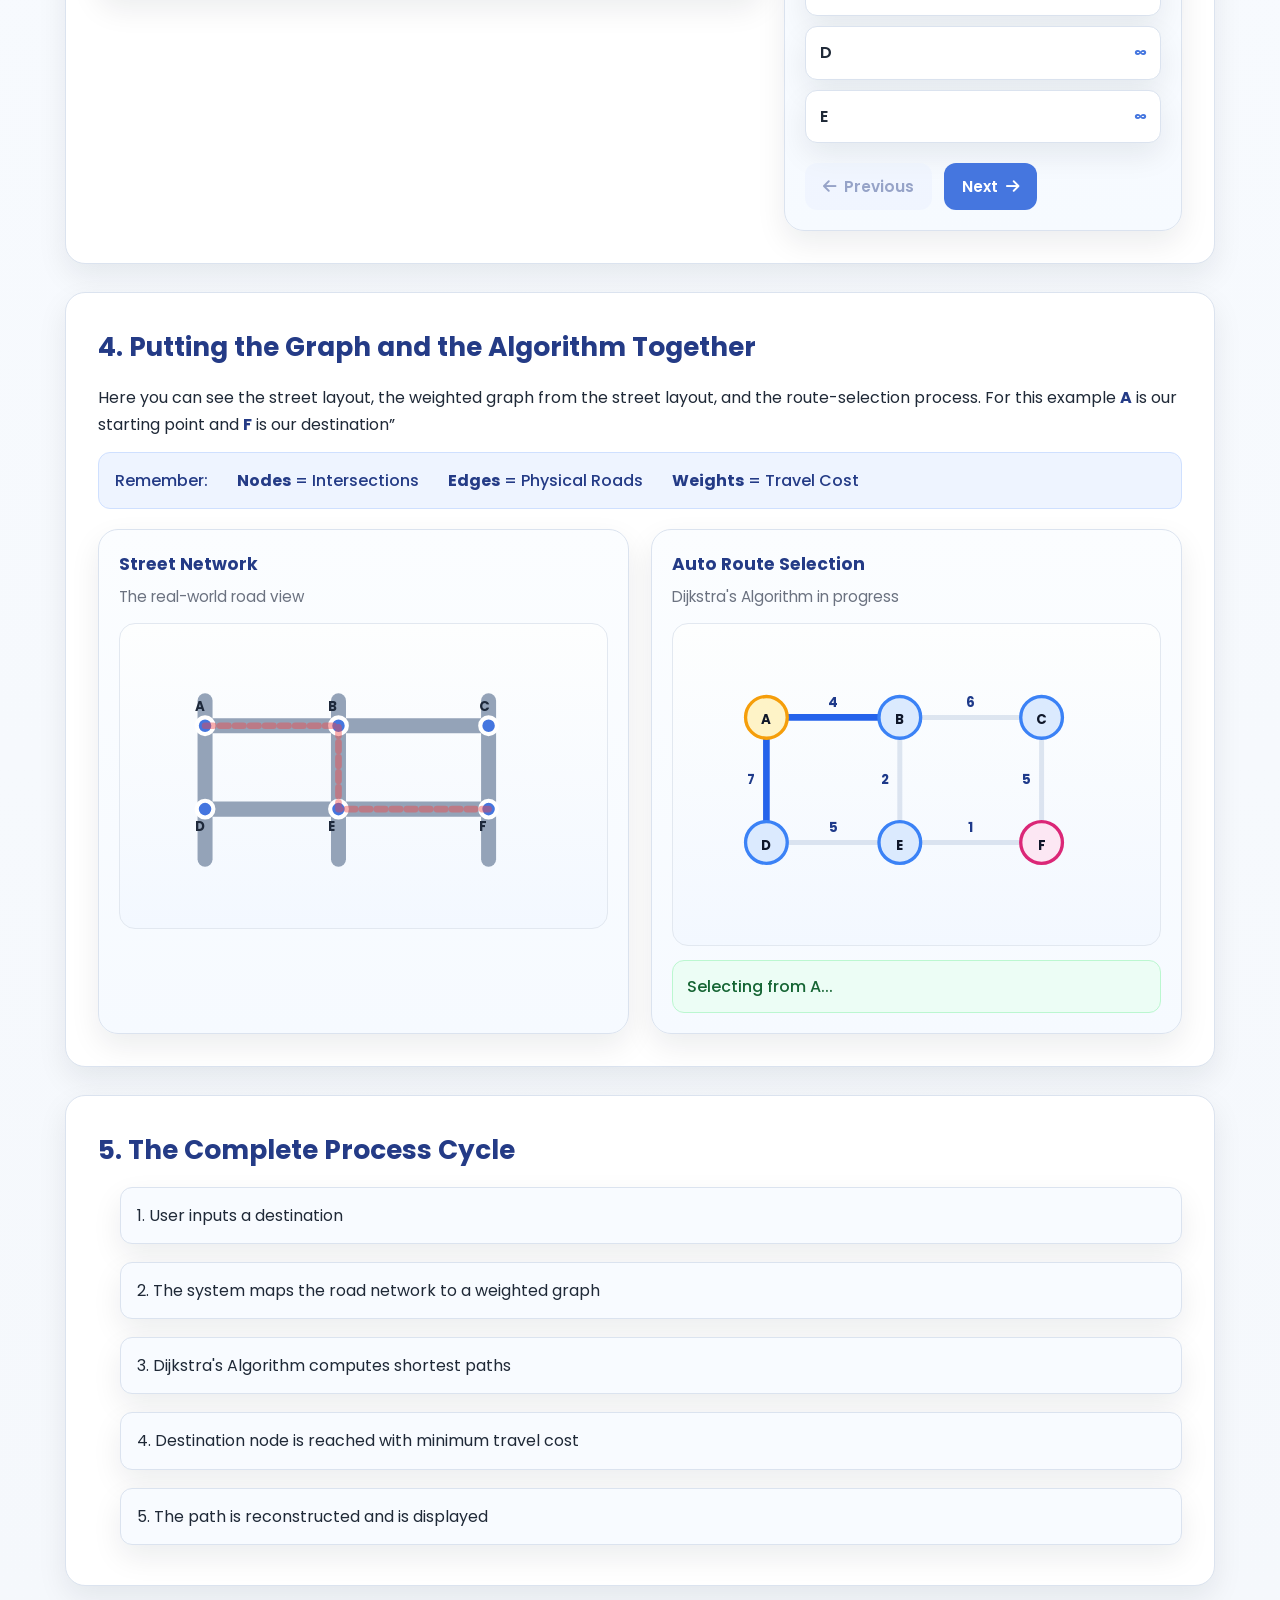
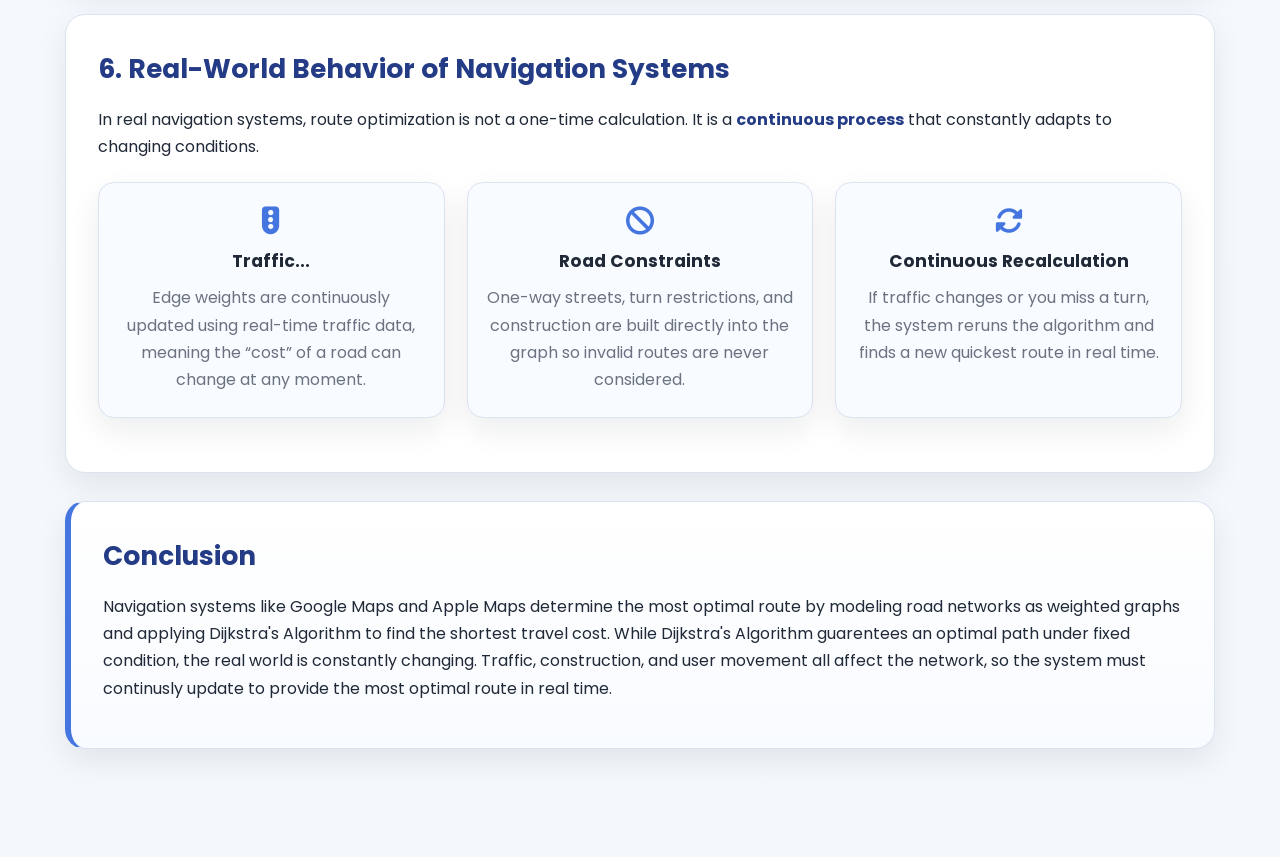
==== commit 6a1614c1: "Updated" ====
--- a/index.html
+++ b/index.html
@@ -30,7 +30,7 @@
                     graphs</strong>,
                 where intersections are nodes, roads are edges, and travel cost (such as time or distance) are the
                 weights. The shortest-path algorithms like <strong>Dijkstra's Algorithm</strong> are then used to
-                compute the quickest travel time.
+                compute the route with the quickest travel time.
             </p>
         </div>
     </header>
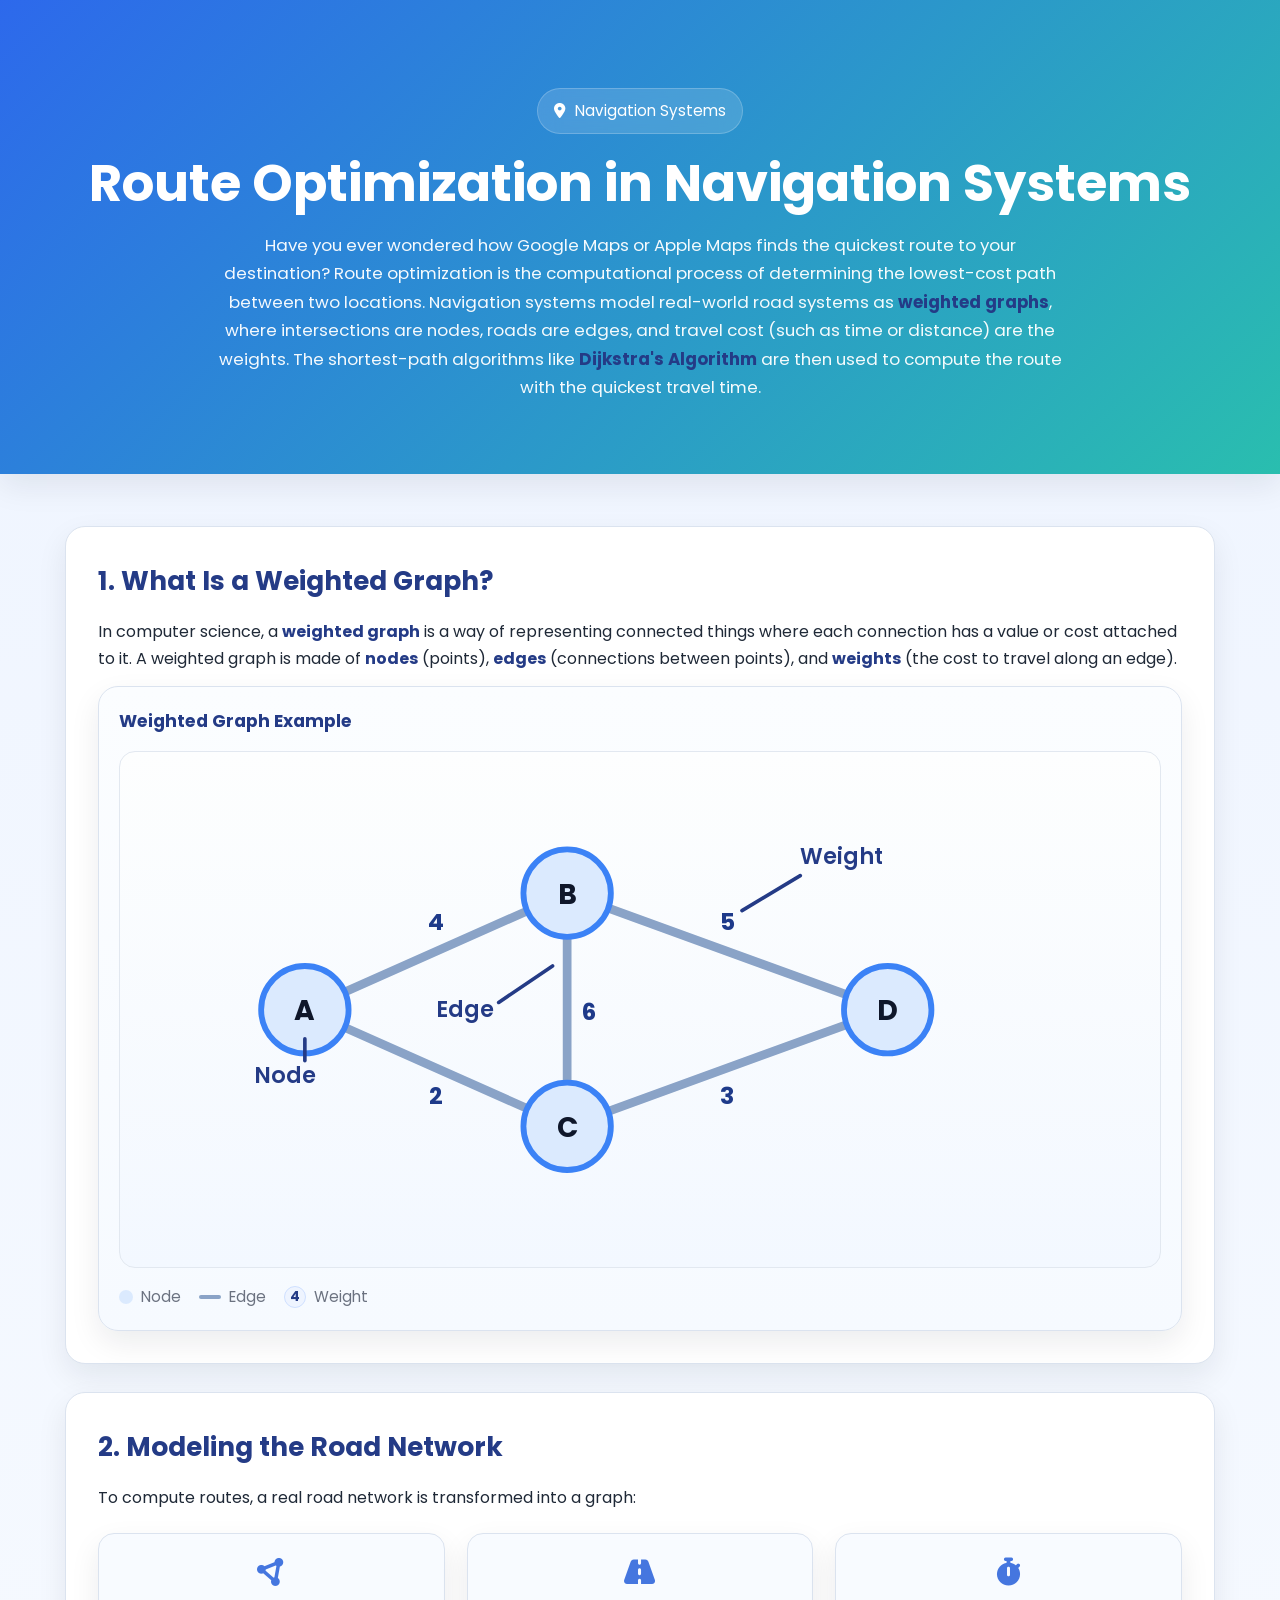
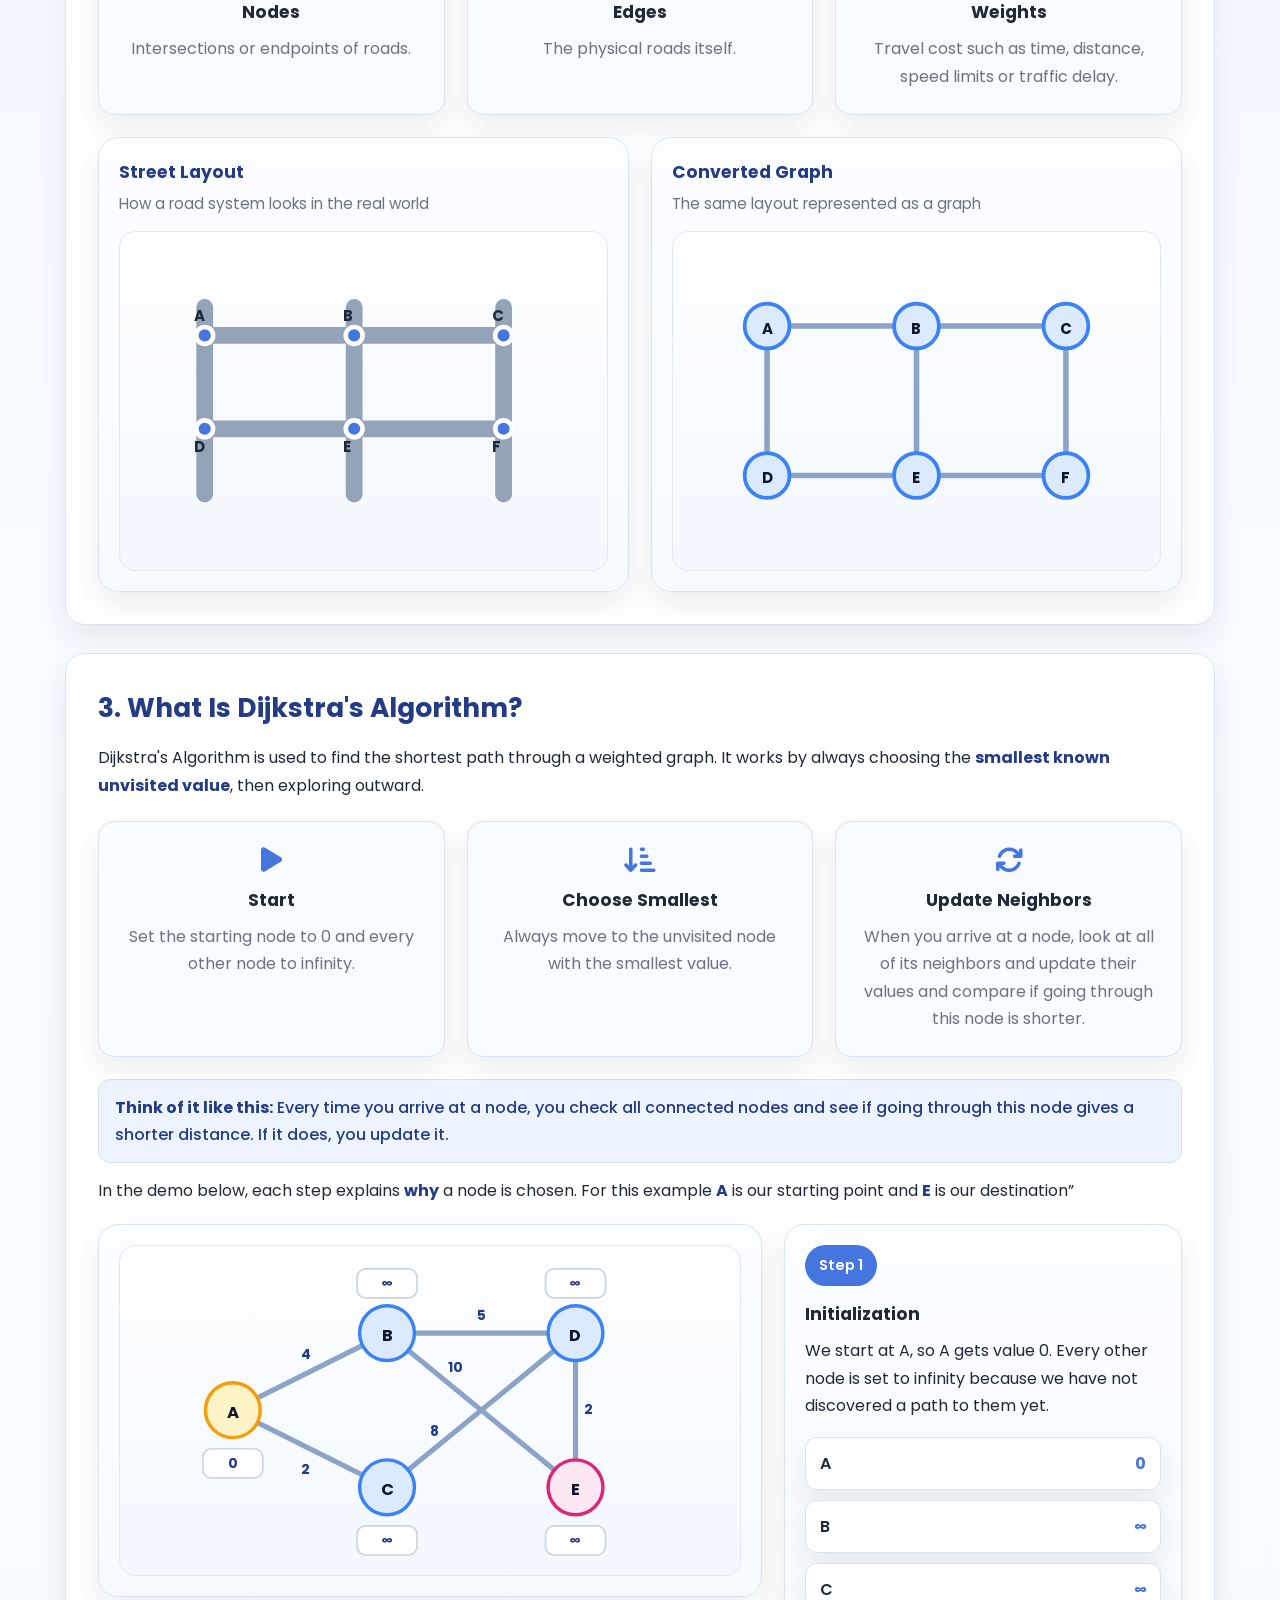
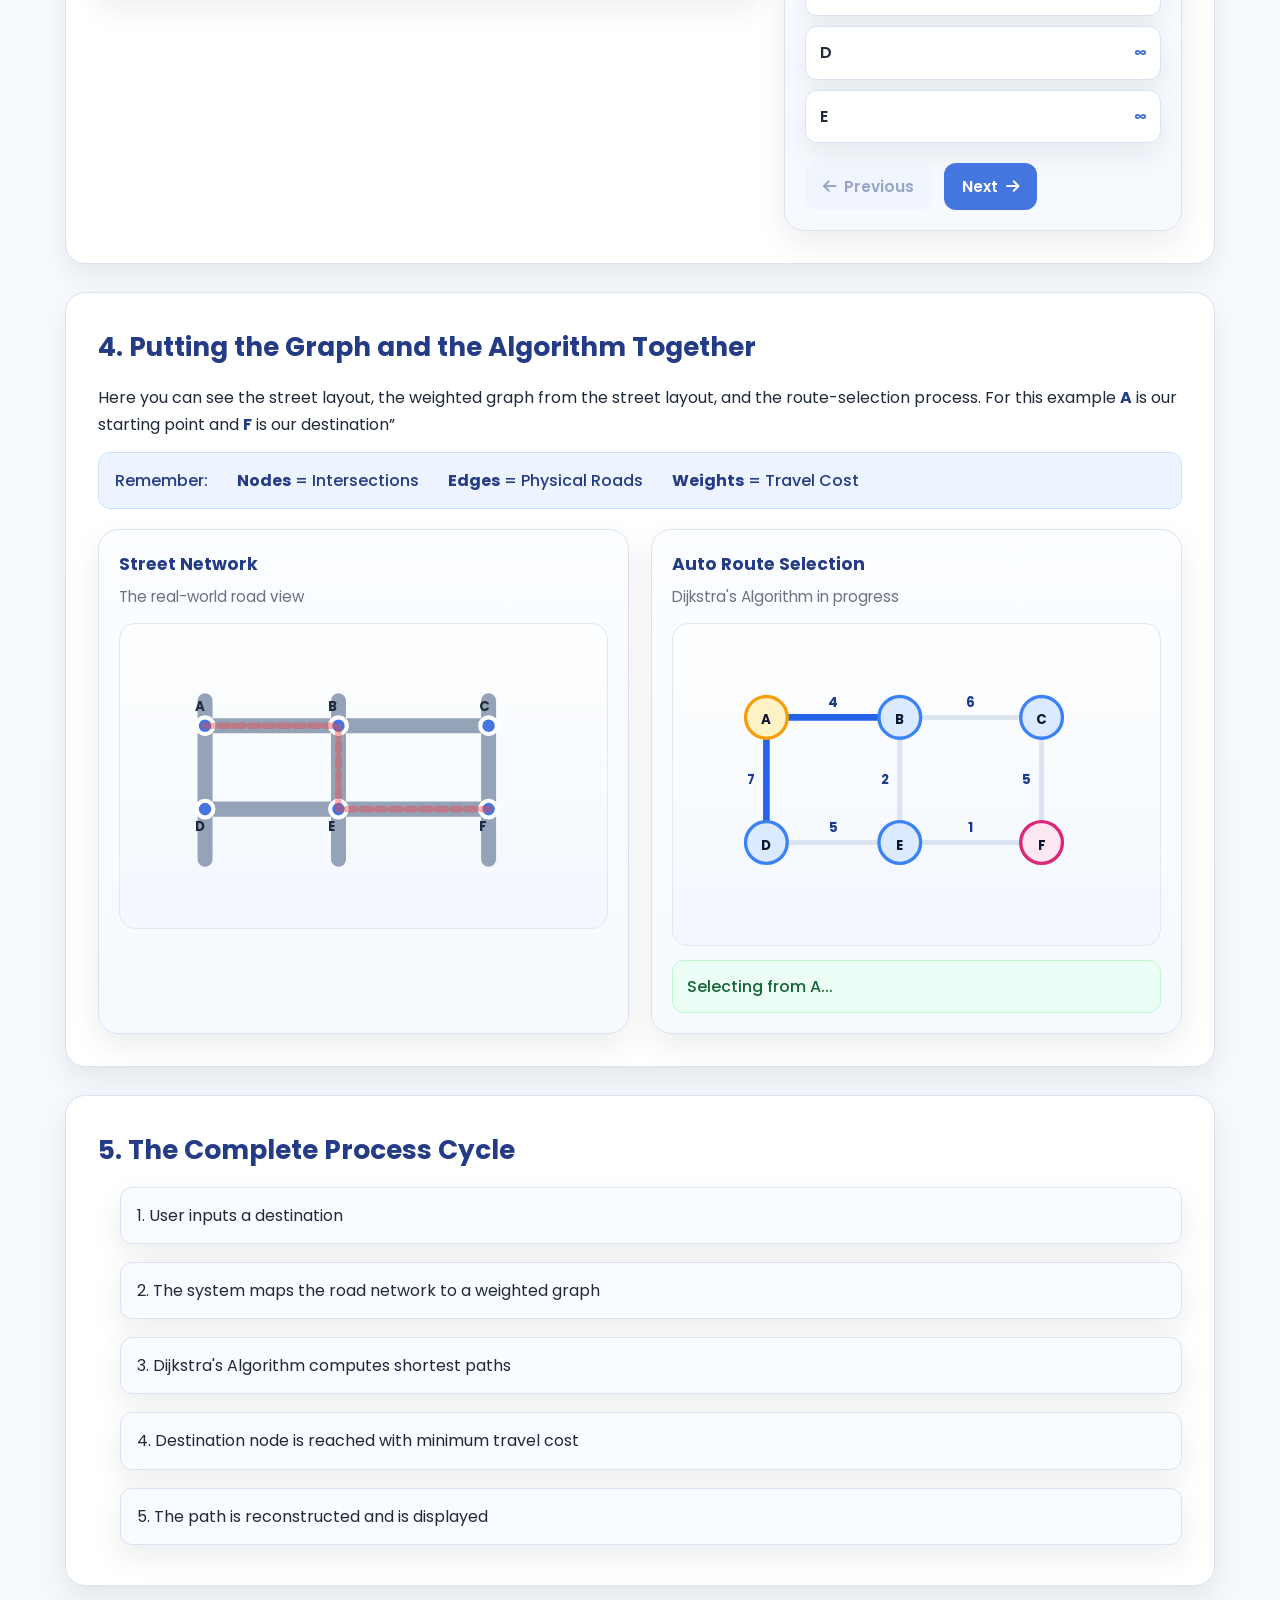
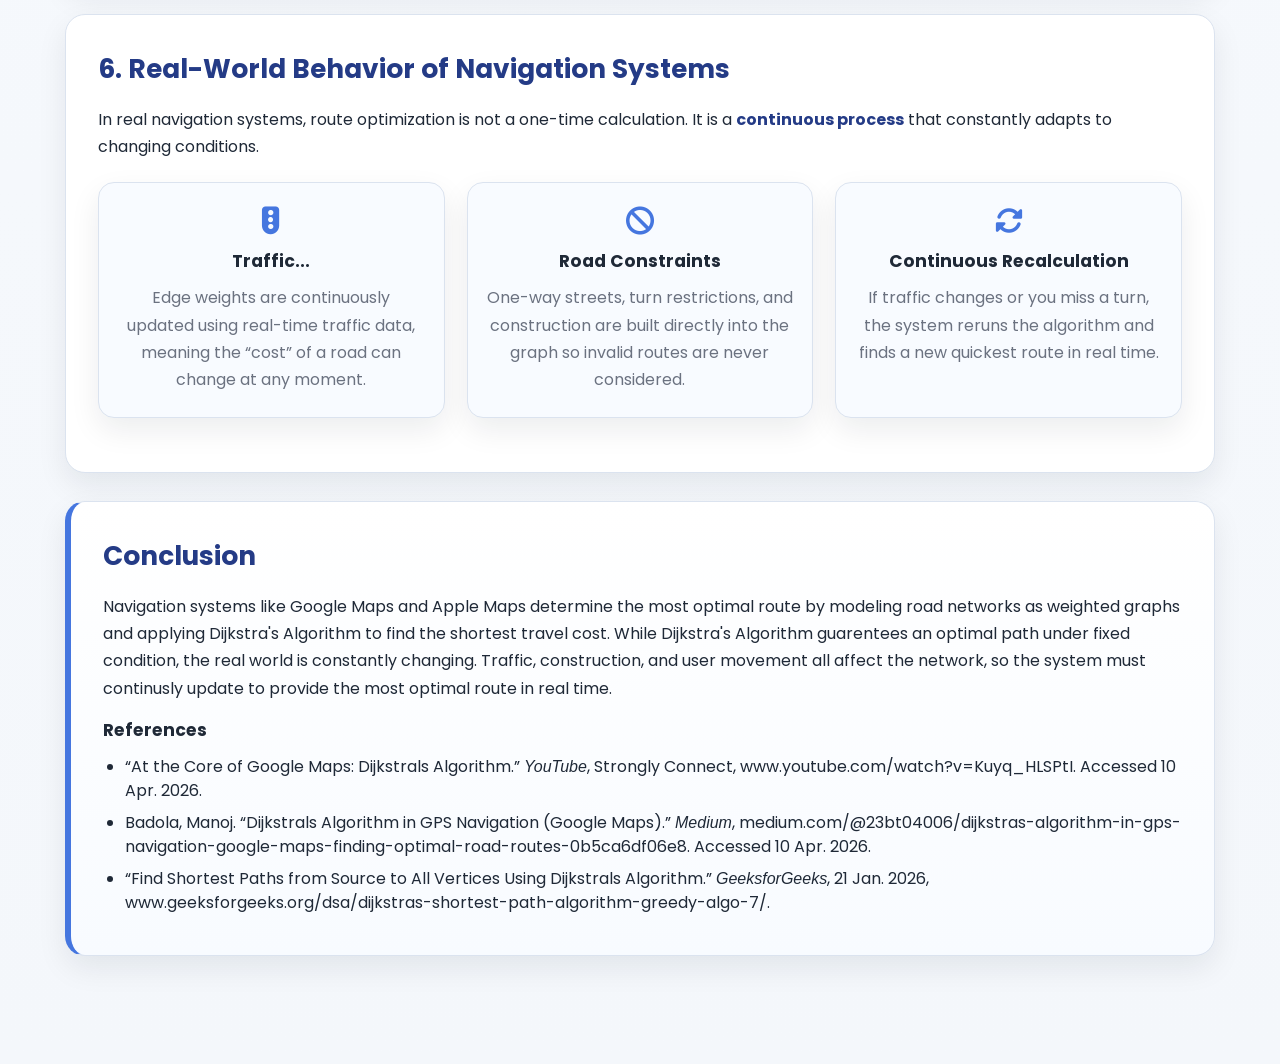
==== commit 2a718c2b: "Added citations" ====
--- a/index.html
+++ b/index.html
@@ -474,11 +474,28 @@
             <h2>Conclusion</h2>
             <p>
                 Navigation systems like Google Maps and Apple Maps determine the most optimal route by modeling road
-                networks as weighted graphs and applying Dijkstra's Algorithm to find the shortest travel cost.
-                While Dijkstra's Algorithm guarentees an optimal path under fixed condition, the real world is
-                constantly changing. Traffic, construction, and user movement all affect the network, so the system
-                must continusly update to provide the most optimal route in real time.
-            </p>
+                networks as weighted graphs and applying Dijkstra's Algorithm to find the shortest travel cost. While
+                Dijkstra's Algorithm guarentees an optimal path under fixed condition, the real world is constantly
+                changing. Traffic, construction, and user movement all affect the network, so the system must continusly
+                update to provide the most optimal route in real time.
+            </p>
+            <h3>References</h3>
+            <ul class="references-list">
+                <li>
+                    “At the Core of Google Maps: Dijkstrals Algorithm.” <em>YouTube</em>, Strongly Connect,
+                    www.youtube.com/watch?v=Kuyq_HLSPtI. Accessed 10 Apr. 2026.
+                </li>
+                <li>
+                    Badola, Manoj. “Dijkstrals Algorithm in GPS Navigation (Google Maps).” <em>Medium</em>,
+                    medium.com/@23bt04006/dijkstras-algorithm-in-gps-navigation-google-maps-finding-optimal-road-routes-0b5ca6df06e8.
+                    Accessed 10 Apr. 2026.
+                </li>
+                <li>
+                    “Find Shortest Paths from Source to All Vertices Using Dijkstrals Algorithm.”
+                    <em>GeeksforGeeks</em>,
+                    21 Jan. 2026, www.geeksforgeeks.org/dsa/dijkstras-shortest-path-algorithm-greedy-algo-7/.
+                </li>
+            </ul>
         </section>
     </main>
     <script src="js/home.js"></script>
--- a/css/home.css
+++ b/css/home.css
@@ -516,6 +516,16 @@
     background: linear-gradient(180deg, #ffffff 0%, #f8fbff 100%);
 }
 
+.references-list {
+    margin-top: 10px;
+    padding-left: 20px;
+}
+
+.references-list li {
+    margin-bottom: 8px;
+    line-height: 1.5;
+}
+
 /* UI */
 @media (max-width: 980px) {
     .feature-grid,
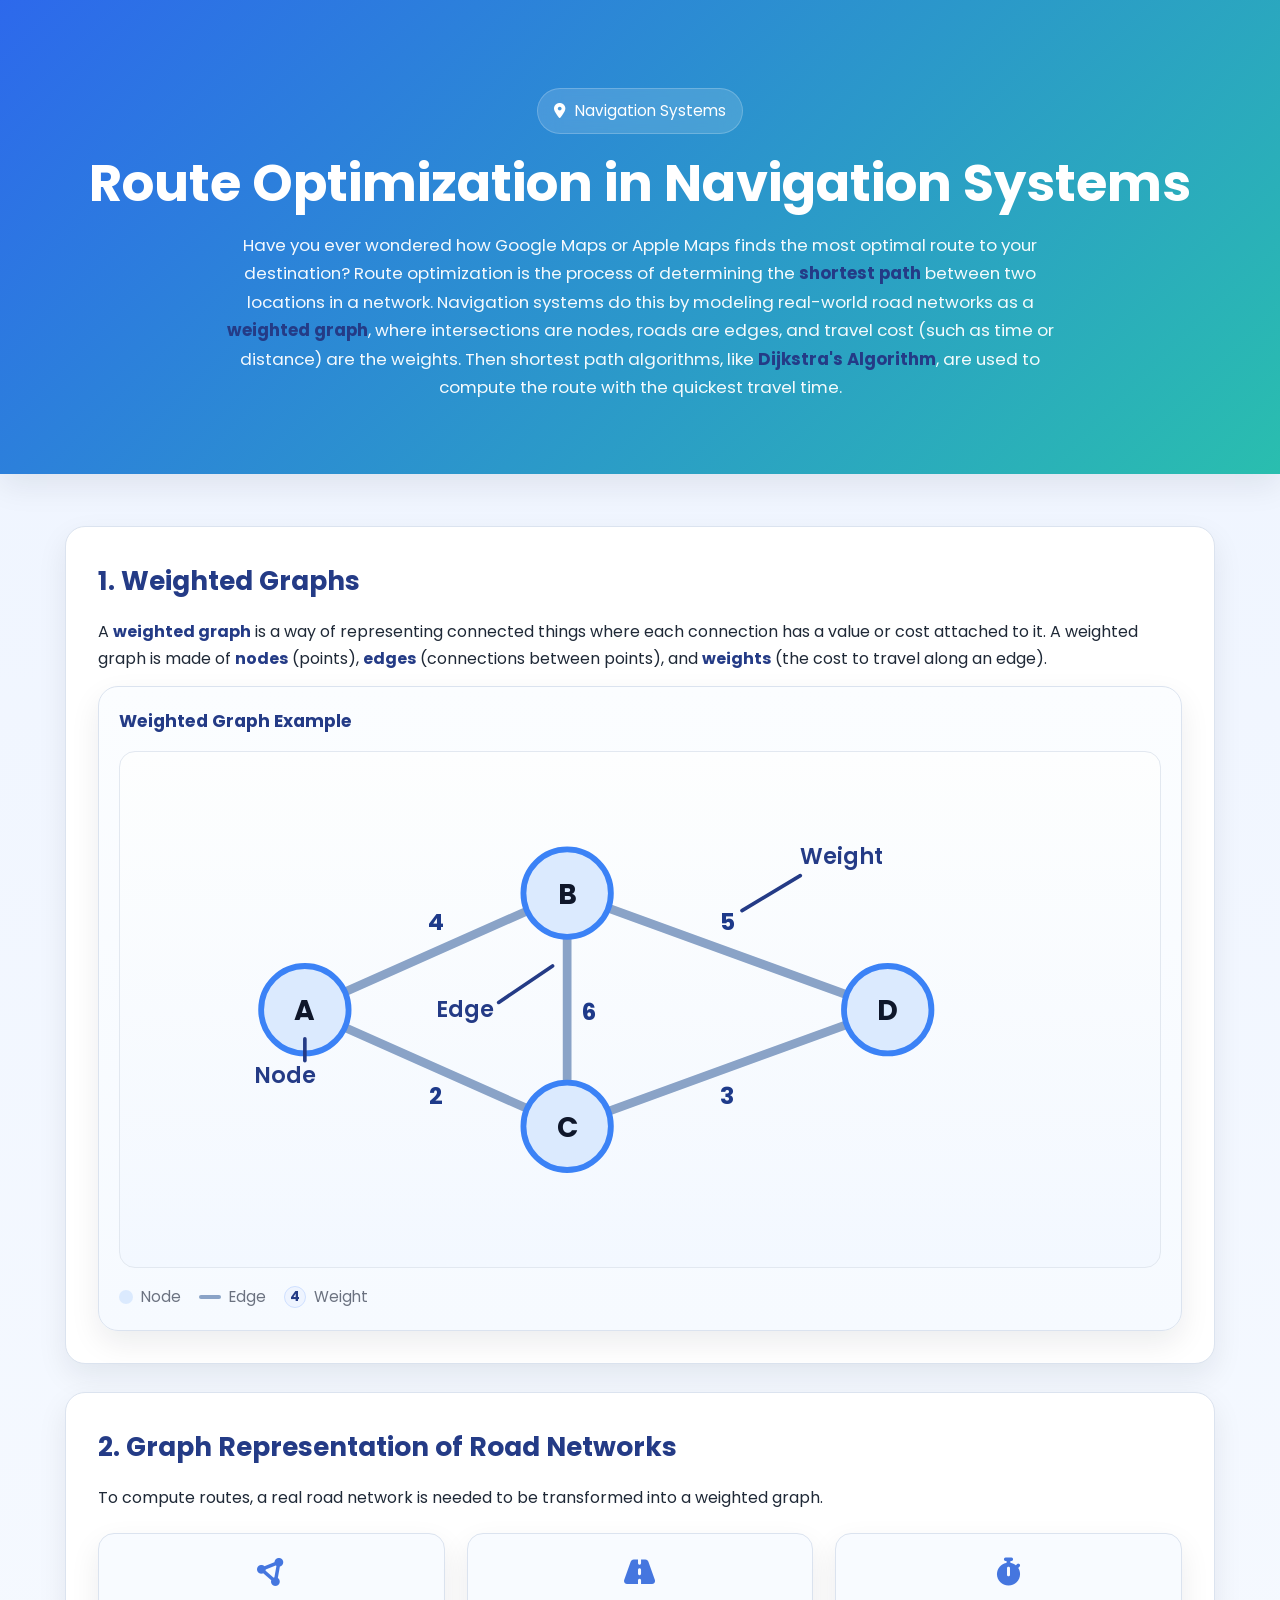
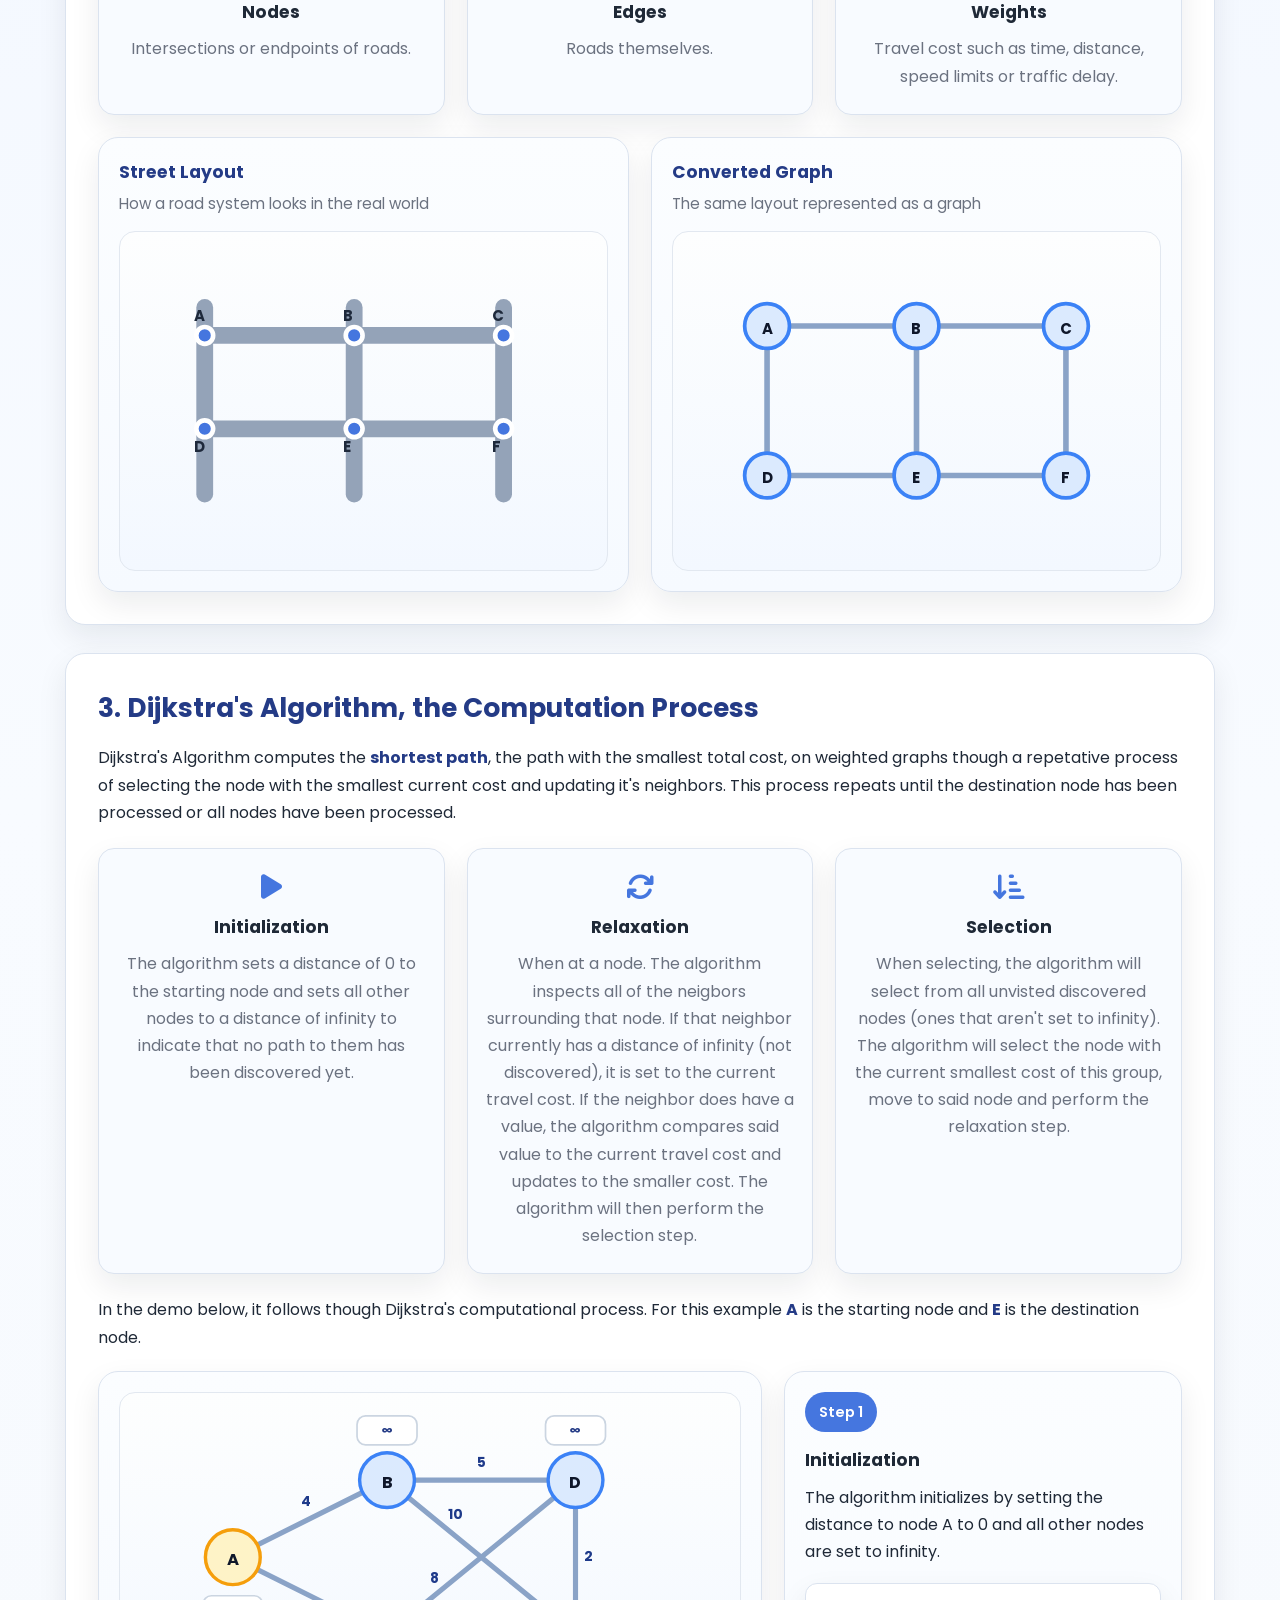
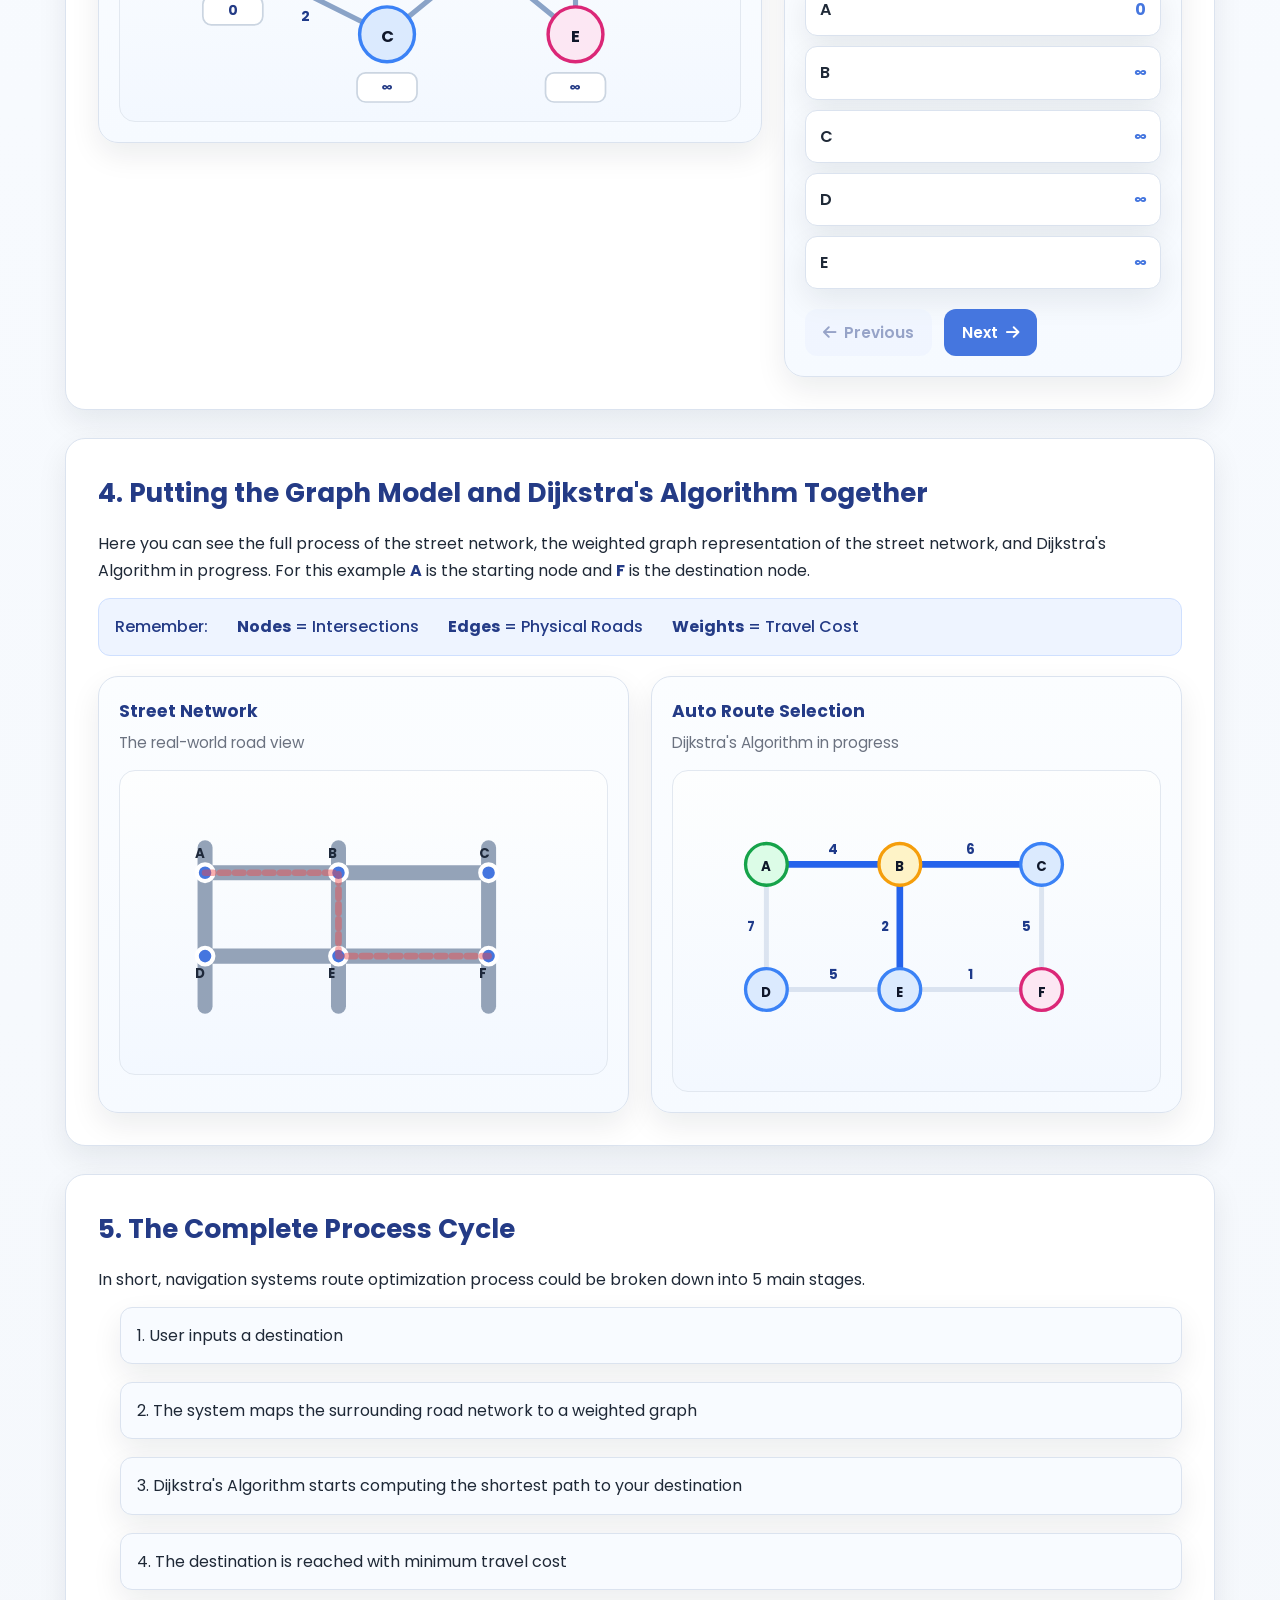
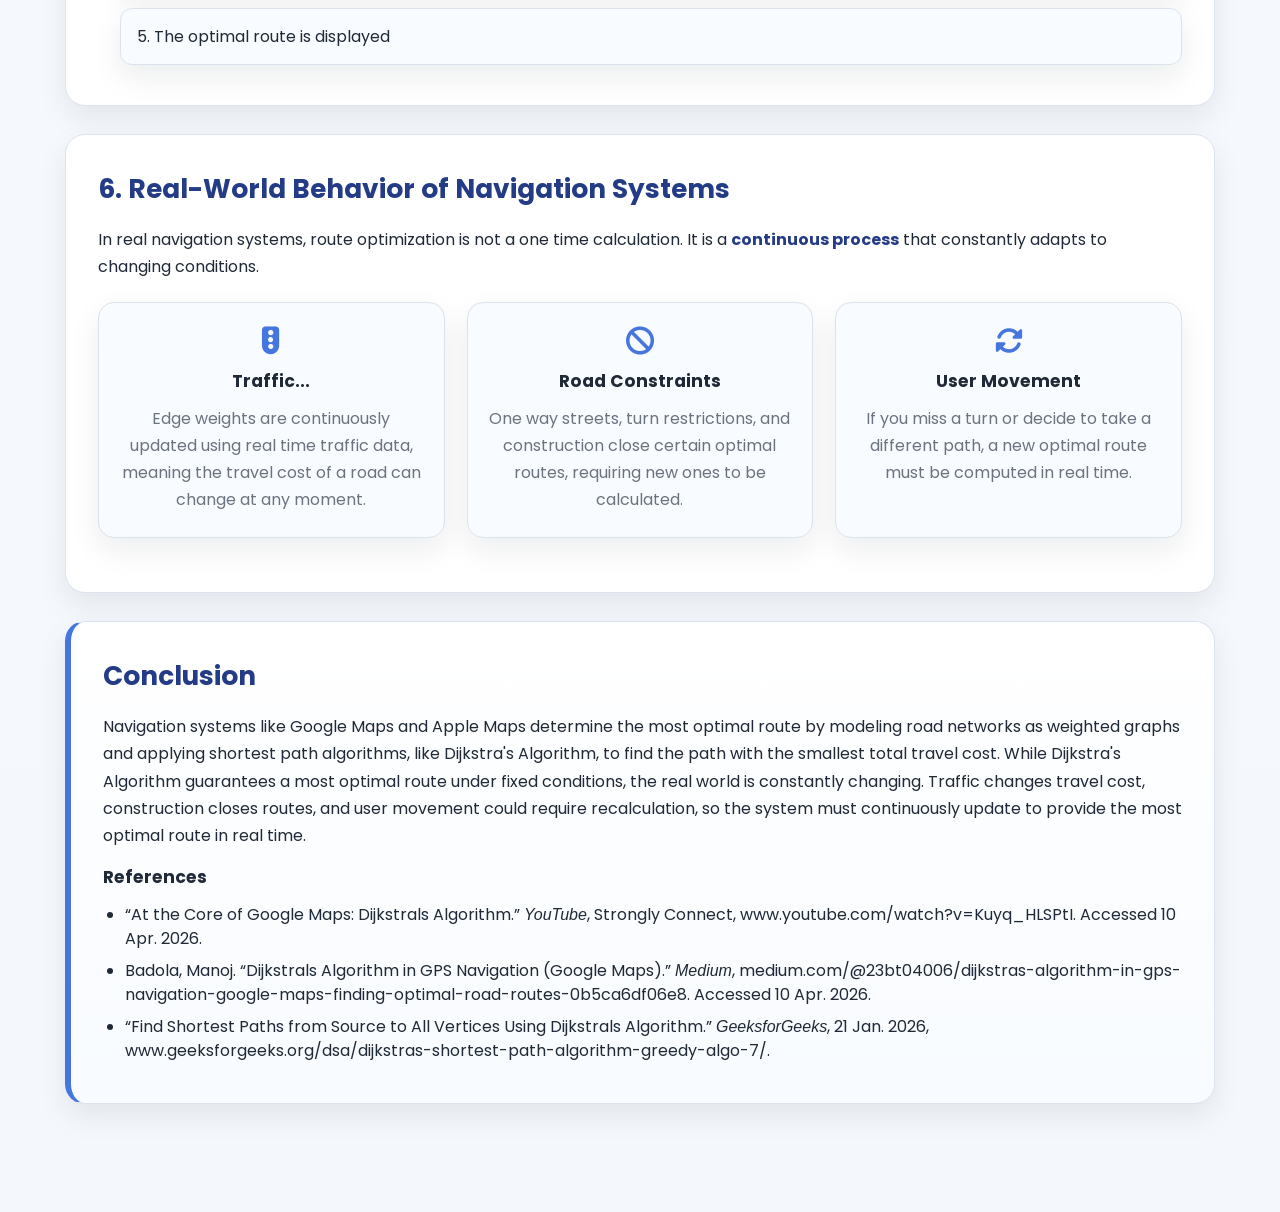
==== commit 3281d834: "Updated" ====
--- a/index.html
+++ b/index.html
@@ -24,13 +24,12 @@
             </p>
             <h1>Route Optimization in Navigation Systems</h1>
             <p class="hero-text">
-                Have you ever wondered how Google Maps or Apple Maps finds the quickest route
-                to your destination? Route optimization is the computational process of determining the lowest-cost path
-                between two locations. Navigation systems model real-world road systems as <strong>weighted
-                    graphs</strong>,
-                where intersections are nodes, roads are edges, and travel cost (such as time or distance) are the
-                weights. The shortest-path algorithms like <strong>Dijkstra's Algorithm</strong> are then used to
-                compute the route with the quickest travel time.
+                Have you ever wondered how Google Maps or Apple Maps finds the most optimal route
+                to your destination? Route optimization is the process of determining the <strong>shortest path</strong>
+                between two locations in a network. Navigation systems do this by modeling real-world road networks as
+                a <strong>weighted graph</strong>, where intersections are nodes, roads are edges, and travel cost (such
+                as time or distance) are the weights. Then shortest path algorithms, like <strong>Dijkstra's
+                    Algorithm</strong>, are used to compute the route with the quickest travel time.
             </p>
         </div>
     </header>
@@ -38,9 +37,9 @@
     <main class="container">
         <!-- SECTION 1 -->
         <section class="card">
-            <h2>1. What Is a Weighted Graph?</h2>
-            <p>
-                In computer science, a <strong>weighted graph</strong> is a way of representing connected things where
+            <h2>1. Weighted Graphs</h2>
+            <p>
+                A <strong>weighted graph</strong> is a way of representing connected things where
                 each connection has a value or cost attached to it. A weighted graph is made of <strong>nodes</strong>
                 (points), <strong>edges</strong> (connections between points), and <strong>weights</strong> (the cost to
                 travel along an edge).
@@ -101,9 +100,9 @@
 
         <!-- SECTION 2 -->
         <section class="card">
-            <h2>2. Modeling the Road Network</h2>
-            <p>
-                To compute routes, a real road network is transformed into a graph:
+            <h2>2. Graph Representation of Road Networks</h2>
+            <p>
+                To compute routes, a real road network is needed to be transformed into a weighted graph.
             </p>
             <div class="feature-grid">
                 <div class="feature-box">
@@ -114,7 +113,7 @@
                 <div class="feature-box">
                     <i class="fa-solid fa-road"></i>
                     <h3>Edges</h3>
-                    <p>The physical roads itself.</p>
+                    <p>Roads themselves.</p>
                 </div>
                 <div class="feature-box">
                     <i class="fa-solid fa-stopwatch"></i>
@@ -194,49 +193,49 @@
 
         <!-- SECTION 3 -->
         <section class="card">
-            <h2>3. What Is Dijkstra's Algorithm?</h2>
-            <p>
-                Dijkstra's Algorithm is used to find the shortest path through a
-                weighted graph. It works by always choosing the
-                <strong>smallest known unvisited value</strong>, then exploring outward.
+            <h2>3. Dijkstra's Algorithm, the Computation Process</h2>
+            <p>
+                Dijkstra's Algorithm computes the <strong>shortest path</strong>, the path with the smallest total
+                cost, on weighted graphs though a repetative process of selecting the node with the smallest
+                current cost and updating it's neighbors. This process repeats until the destination node has been
+                processed or all nodes have been processed.
             </p>
 
             <div class="algorithm-foundation">
                 <div class="feature-grid">
                     <div class="feature-box">
                         <i class="fa-solid fa-play"></i>
-                        <h3>Start</h3>
-                        <p>Set the starting node to 0 and every other node to infinity.</p>
+                        <h3>Initialization</h3>
+                        <p>
+                            The algorithm sets a distance of 0 to the starting node and sets all other nodes to a
+                            distance of infinity to indicate that no path to them has been discovered yet.
+                        </p>
+                    </div>
+                    <div class="feature-box">
+                        <i class="fa-solid fa-arrows-rotate"></i>
+                        <h3>Relaxation</h3>
+                        <p>
+                            When at a node. The algorithm inspects all of the neigbors surrounding that node.
+                            If that neighbor currently has a distance of infinity (not discovered), it is set to the
+                            current travel cost. If the neighbor does have a value, the algorithm
+                            compares said value to the current travel cost and updates to the smaller cost. The
+                            algorithm will then perform the selection step.
+                        </p>
                     </div>
                     <div class="feature-box">
                         <i class="fa-solid fa-arrow-down-short-wide"></i>
-                        <h3>Choose Smallest</h3>
-                        <p>Always move to the unvisited node with the smallest value.</p>
-                    </div>
-                    <div class="feature-box">
-                        <i class="fa-solid fa-arrows-rotate"></i>
-                        <h3>Update Neighbors</h3>
-                        <p>
-                            When you arrive at a node, look at all of its neighbors and
-                            update their values and compare if going through this node is shorter.
+                        <h3>Selection</h3>
+                        <p>When selecting, the algorithm will select from all unvisted discovered nodes (ones that
+                            aren't set to infinity). The algorithm will select the node with the current smallest cost
+                            of this group, move to said node and perform the relaxation step.
                         </p>
                     </div>
                 </div>
-
-                <p class="foundation-note">
-                    <strong>Think of it like this:</strong>
-                    Every time you arrive at a node, you check all connected nodes and
-                    see if going through this node gives a shorter distance. If it does,
-                    you update it.
-
-                </p>
-            </div>
-
-            <p>
-                In the demo below, each step explains <strong>why</strong> a node is chosen.
-                For this example <strong>A</strong> is our starting point and <strong>E</strong> is our destination”
-            </p>
-
+            </div>
+            <p>
+                In the demo below, it follows though Dijkstra's computational process.
+                For this example <strong>A</strong> is the starting node and <strong>E</strong> is the destination node.
+            </p>
             <div class="interactive-demo">
                 <div class="panel">
                     <div class="svg-shell">
@@ -296,8 +295,8 @@
                     <div class="step-badge" id="stepNumber">Step 1</div>
                     <h3 id="stepTitle">Initialization</h3>
                     <p id="stepDescription">
-                        We start at A, so A gets value 0. Every other node is set to infinity
-                        because we have not discovered a path to them yet.
+                        The algorithm initializes by setting the distance to node A to 0 and all other nodes are set to
+                        infinity.
                     </p>
 
                     <div class="distance-table">
@@ -324,11 +323,11 @@
 
         <!-- SECTION 4 -->
         <section class="card">
-            <h2>4. Putting the Graph and the Algorithm Together</h2>
-            <p>
-                Here you can see the street layout, the weighted graph from the street layout, and the route-selection
-                process. For this example <strong>A</strong> is our starting point and <strong>F</strong> is our
-                destination”
+            <h2>4. Putting the Graph Model and Dijkstra's Algorithm Together</h2>
+            <p>
+                Here you can see the full process of the street network, the weighted graph representation of the street
+                network, and Dijkstra's Algorithm in progress. For this example <strong>A</strong> is the starting node
+                and <strong>F</strong> is the destination node.
             </p>
             <p class="foundation-note">
                 <span class="def">Remember:</span>
@@ -411,10 +410,6 @@
                             <text x="430" y="254" class="node-label node-label-sm">F</text>
                         </svg>
                     </div>
-
-                    <div class="result-note" id="loopCaption">
-                        Starting from A...
-                    </div>
                 </div>
             </div>
         </section>
@@ -422,21 +417,23 @@
         <!-- SECTION 5 -->
         <section class="card">
             <h2>5. The Complete Process Cycle</h2>
+            <p>
+                In short, navigation systems route optimization process could be broken down into 5 main stages.
+            </p>
             <ol class="process-list">
                 <li>User inputs a destination</li>
-                <li>The system maps the road network to a weighted graph</li>
-                <li>Dijkstra's Algorithm computes shortest paths</li>
-                <li>Destination node is reached with minimum travel cost</li>
-                <li>The path is reconstructed and is displayed</li>
+                <li>The system maps the surrounding road network to a weighted graph</li>
+                <li>Dijkstra's Algorithm starts computing the shortest path to your destination</li>
+                <li>The destination is reached with minimum travel cost</li>
+                <li>The optimal route is displayed</li>
             </ol>
         </section>
 
         <!-- SECTION 6 -->
         <section class="card">
             <h2>6. Real-World Behavior of Navigation Systems</h2>
-
-            <p>
-                In real navigation systems, route optimization is not a one-time calculation.
+            <p>
+                In real navigation systems, route optimization is not a one time calculation.
                 It is a <strong>continuous process</strong> that constantly adapts to changing conditions.
             </p>
 
@@ -445,8 +442,8 @@
                     <i class="fa-solid fa-traffic-light"></i>
                     <h3>Traffic...</h3>
                     <p>
-                        Edge weights are continuously updated using real-time traffic data,
-                        meaning the “cost” of a road can change at any moment.
+                        Edge weights are continuously updated using real time traffic data,
+                        meaning the travel cost of a road can change at any moment.
                     </p>
                 </div>
 
@@ -454,17 +451,17 @@
                     <i class="fa-solid fa-ban"></i>
                     <h3>Road Constraints</h3>
                     <p>
-                        One-way streets, turn restrictions, and construction are built
-                        directly into the graph so invalid routes are never considered.
+                        One way streets, turn restrictions, and construction close certain optimal routes, requiring
+                        new ones to be calculated.
                     </p>
                 </div>
 
                 <div class="feature-box">
                     <i class="fa-solid fa-rotate"></i>
-                    <h3>Continuous Recalculation</h3>
+                    <h3>User Movement</h3>
                     <p>
-                        If traffic changes or you miss a turn, the system reruns
-                        the algorithm and finds a new quickest route in real time.
+                        If you miss a turn or decide to take a different path, a new optimal route must be computed in
+                        real time.
                     </p>
                 </div>
             </div>
@@ -474,10 +471,11 @@
             <h2>Conclusion</h2>
             <p>
                 Navigation systems like Google Maps and Apple Maps determine the most optimal route by modeling road
-                networks as weighted graphs and applying Dijkstra's Algorithm to find the shortest travel cost. While
-                Dijkstra's Algorithm guarentees an optimal path under fixed condition, the real world is constantly
-                changing. Traffic, construction, and user movement all affect the network, so the system must continusly
-                update to provide the most optimal route in real time.
+                networks as weighted graphs and applying shortest path algorithms, like Dijkstra's Algorithm, to find
+                the path with the smallest total travel cost. While Dijkstra's Algorithm guarantees a most optimal route
+                under fixed conditions, the real world is constantly changing. Traffic changes travel cost, construction
+                closes routes, and user movement could require recalculation, so the system must continuously update to
+                provide the most optimal route in real time.
             </p>
             <h3>References</h3>
             <ul class="references-list">
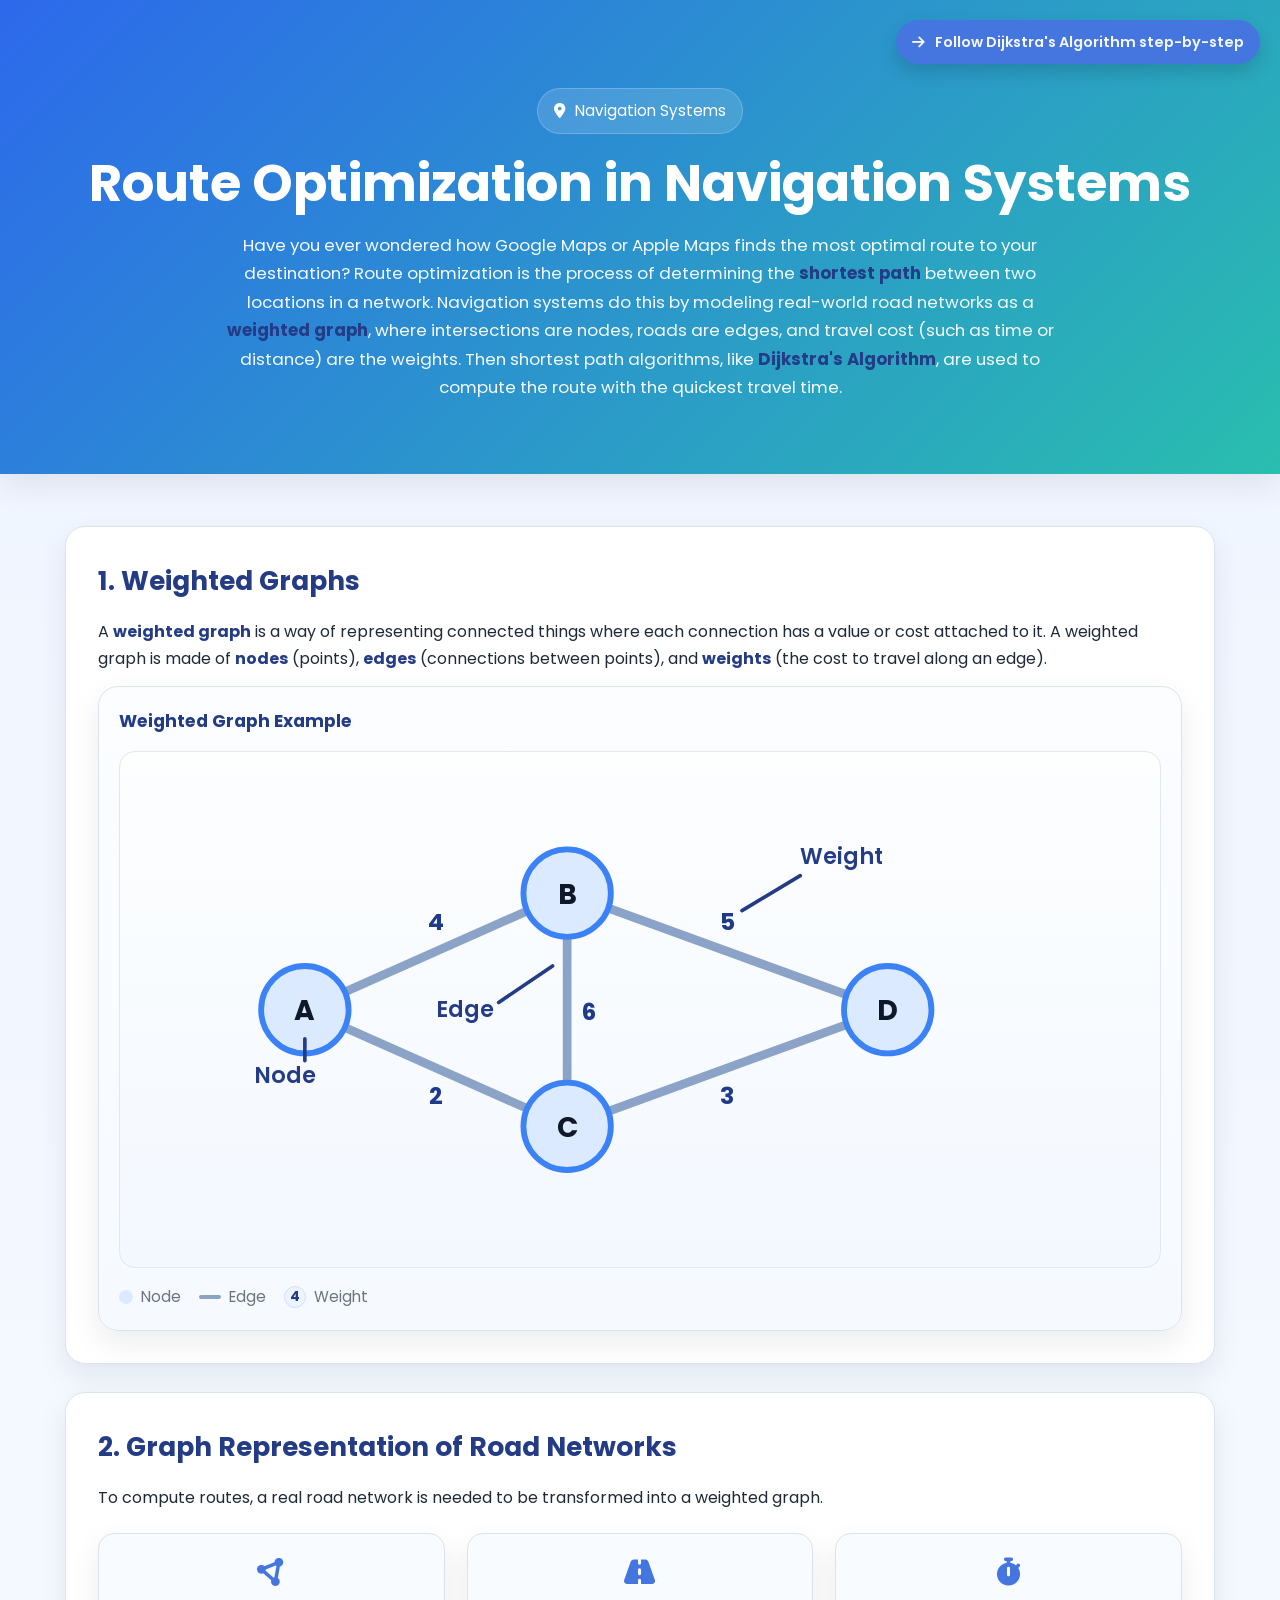
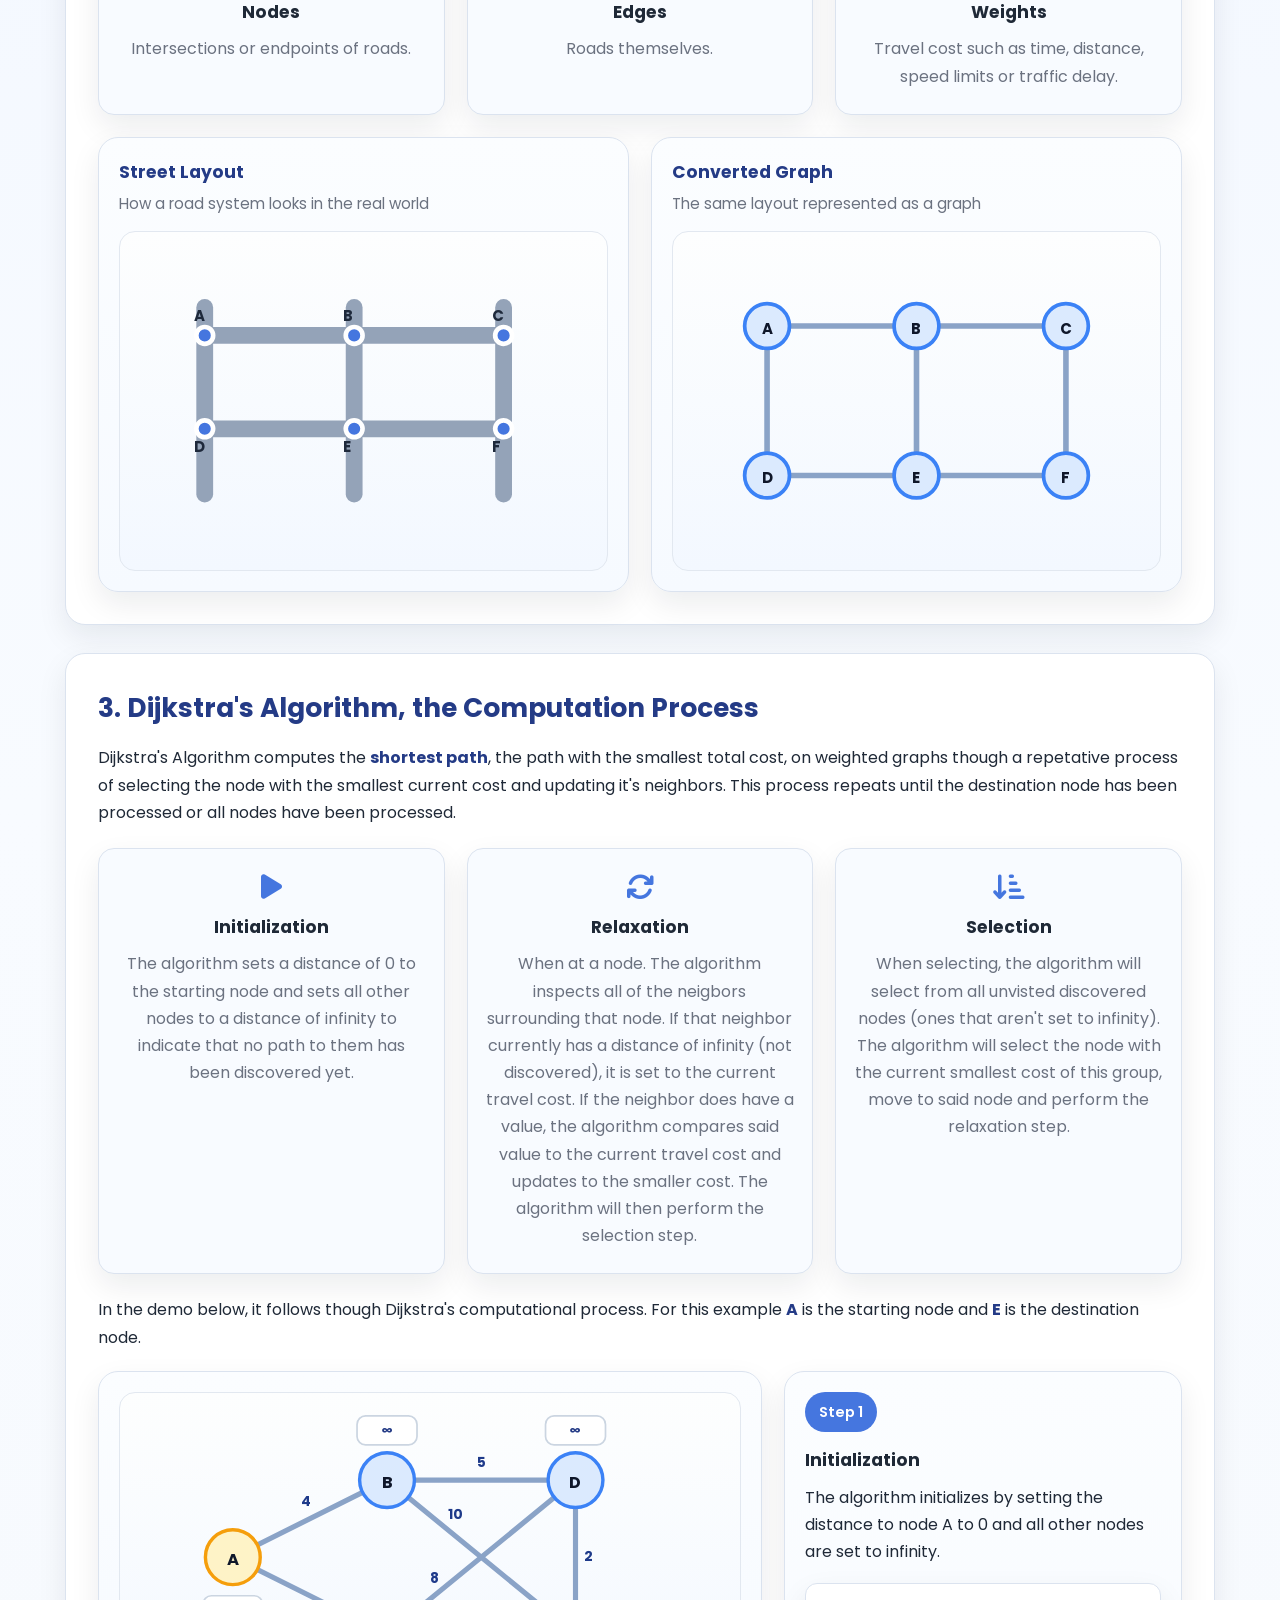
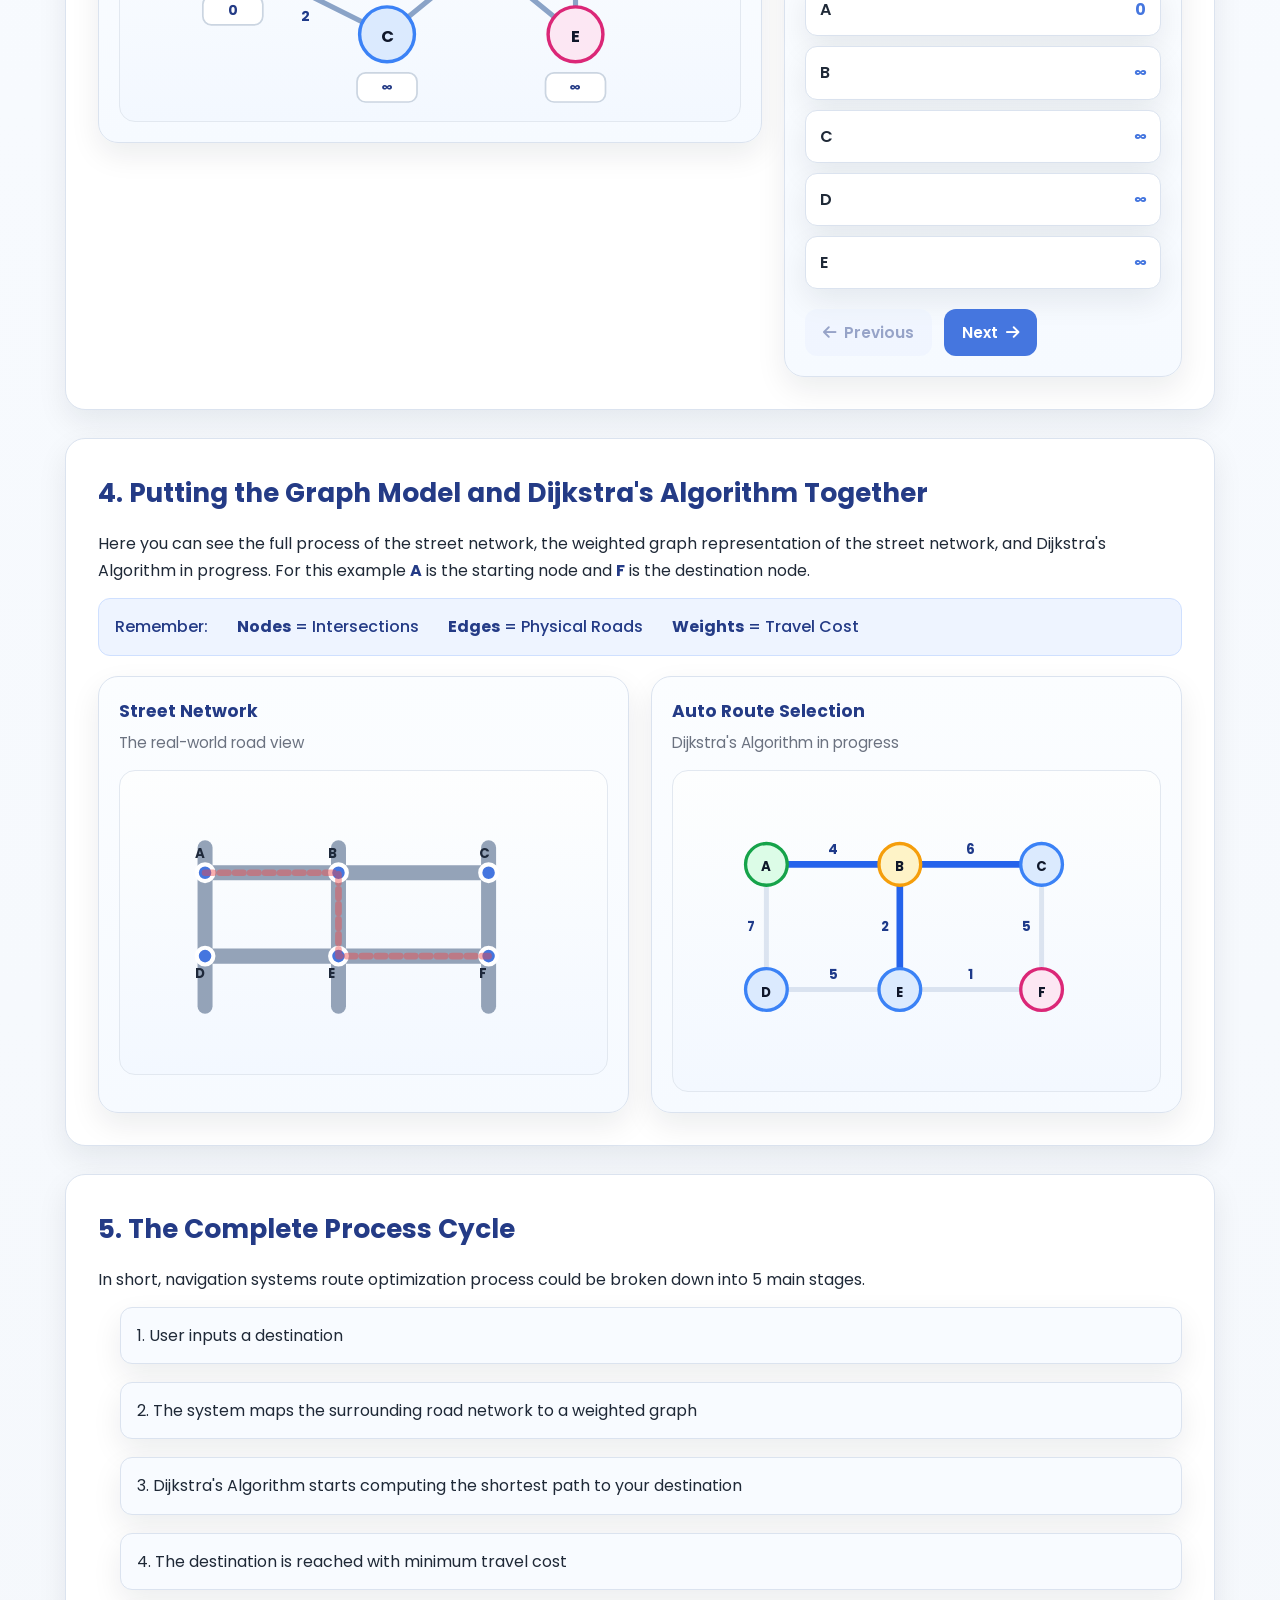
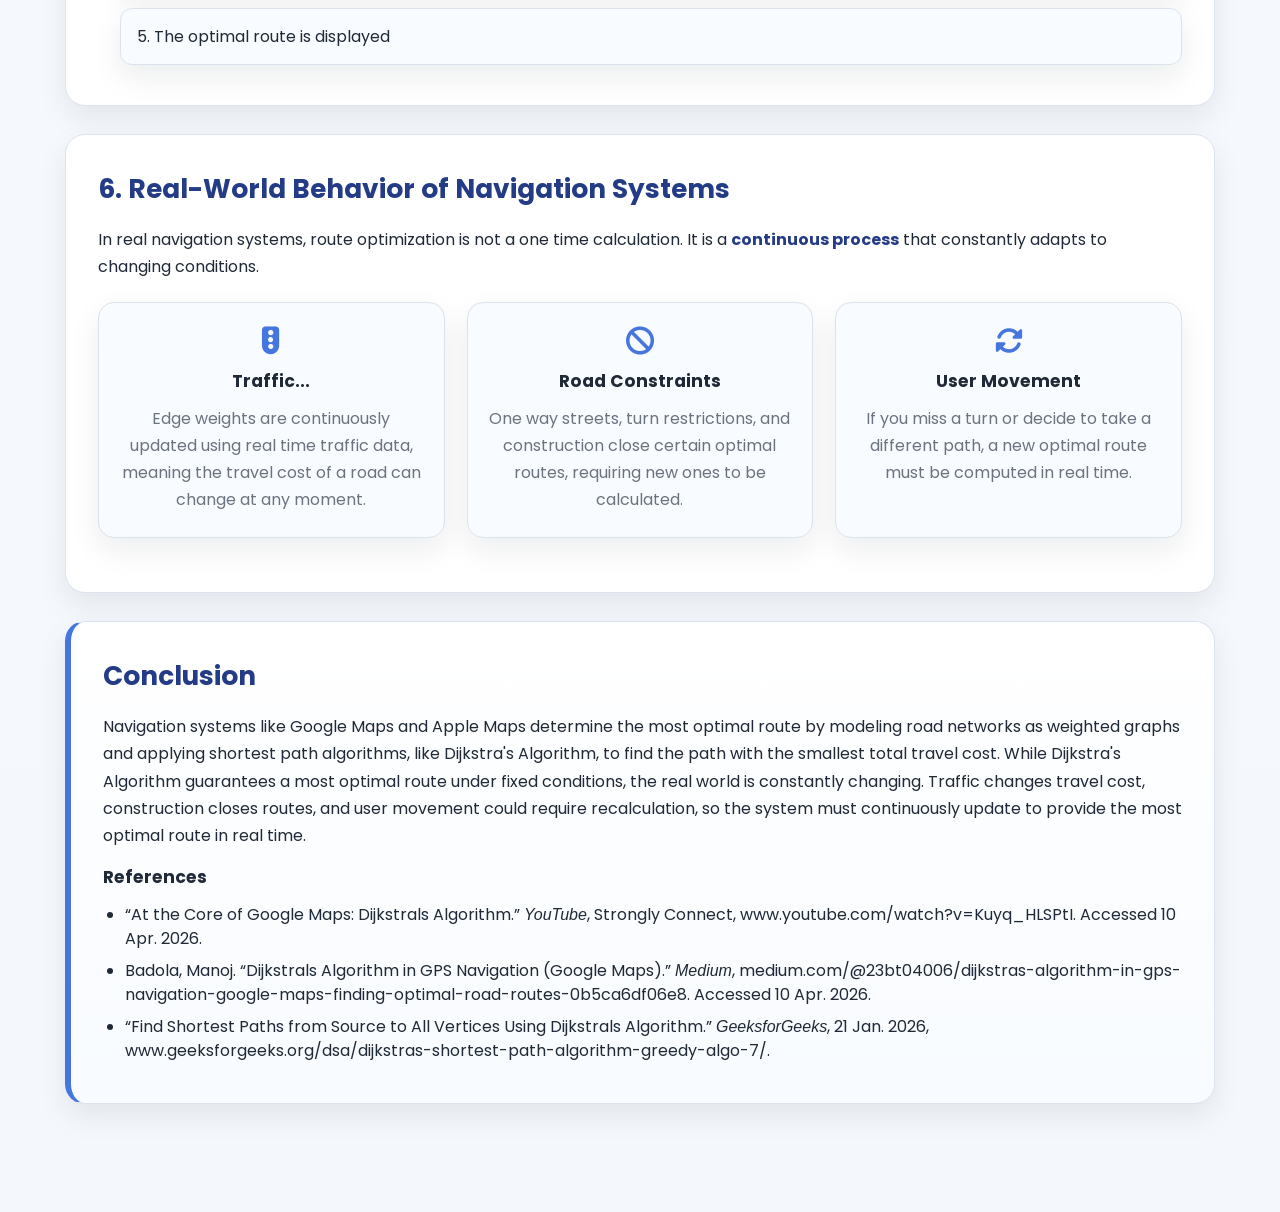
==== commit 1e967778: "Adding instuctional set" ====
--- a/index.html
+++ b/index.html
@@ -11,12 +11,18 @@
     <link rel="stylesheet" href="https://cdnjs.cloudflare.com/ajax/libs/font-awesome/6.6.0/css/all.min.css"
         integrity="sha512-Kc323vGBEqzTmouAECnVceyQqyqdsSiqLQISBL29aUW4U/M7pSPA/gEUZQqv1cwx4OnYxTxve5UMg5GT6L4JJg=="
         crossorigin="anonymous" referrerpolicy="no-referrer" />
-    <link rel="stylesheet" href="css/home.css" />
+    <link rel="stylesheet" href="css/main.css" />
     <link rel="shortcut icon" href="assets/vincelogo.svg" type="image/x-icon" />
 </head>
 
 <body>
-    <header class="hero">
+    <!-- NAVIGATION -->
+    <a href="instructions.html" class="corner-cta right">
+        <i class="fa-solid fa-arrow-right"></i>
+        Follow Dijkstra's Algorithm step-by-step
+    </a>
+    <!-- HEADING -->
+    <header class="hero normal">
         <div class="container">
             <p class="eyebrow">
                 <i class="fa-solid fa-location-dot"></i>
@@ -33,7 +39,7 @@
             </p>
         </div>
     </header>
-
+    <!-- MAIN -->
     <main class="container">
         <!-- SECTION 1 -->
         <section class="card">
@@ -496,7 +502,7 @@
             </ul>
         </section>
     </main>
-    <script src="js/home.js"></script>
+    <script src="js/main.js"></script>
 </body>
 
 </html>
--- a/css/main.css
+++ b/css/main.css
@@ -0,0 +1,597 @@
+* {
+    margin: 0;
+    padding: 0;
+    box-sizing: border-box;
+}
+
+:root {
+    --color-bg: #f4f7fb;
+    --color-surface: #ffffff;
+    --color-surface-soft: #f8fbff;
+    --color-surface-alt: linear-gradient(180deg, #fbfdff 0%, #f6faff 100%);
+    --color-primary: #4576df;
+    --color-primary-dark: #243b86;
+    --color-success: #16a34a;
+    --color-warning: #f59e0b;
+    --color-danger: #ef444470;
+    --color-text: #1f2937;
+    --color-muted: #6b7280;
+    --color-border: #dbe3ef;
+    --color-node: #dbeafe;
+    --color-node-border: #3b82f6;
+    --color-node-active: #fef3c7;
+    --color-node-visited: #dcfce7;
+    --color-node-end: #fce7f3;
+    --color-node-end-border: #db2777;
+    --color-edge: #8aa3c7;
+    --color-edge-active: #2563eb;
+    --color-edge-route: #16a34a;
+    --shadow-main: 0 12px 30px rgba(15, 23, 42, 0.08);
+    --radius-lg: 20px;
+    --radius-md: 16px;
+    --radius-sm: 12px;
+    --transition-fast: 0.25s ease;
+}
+
+body {
+    font-family: "Poppins", sans-serif;
+    background: linear-gradient(180deg, #eef4ff 0%, #f8fbff 40%, var(--color-bg) 100%);
+    color: var(--color-text);
+    line-height: 1.7;
+}
+
+.container {
+    width: min(1150px, 92%);
+    margin: 0 auto;
+}
+
+/* HERO */
+.hero {
+    color: #fff;
+    padding: 88px 0 72px;
+    text-align: center;
+    box-shadow: var(--shadow-main);
+}
+
+.hero.normal{
+    background: linear-gradient(135deg, rgba(37, 99, 235, 0.96), rgba(20, 184, 166, 0.9));
+}
+
+.hero.inverted{
+    background: linear-gradient(135deg,  rgba(20, 184, 166, 0.9), rgba(37, 99, 235, 0.96));
+}
+
+.eyebrow {
+    display: inline-flex;
+    align-items: center;
+    gap: 10px;
+    padding: 9px 16px;
+    margin-bottom: 20px;
+    border: 1px solid rgba(255, 255, 255, 0.2);
+    border-radius: 999px;
+    background: rgba(255, 255, 255, 0.14);
+    font-size: 0.95rem;
+    backdrop-filter: blur(10px);
+}
+
+.hero h1 {
+    margin-bottom: 18px;
+    font-size: clamp(2rem, 4vw, 3.4rem);
+    line-height: 1.15;
+    font-weight: 700;
+}
+
+.hero-text {
+    max-width: 860px;
+    margin: 0 auto;
+    font-size: 1.05rem;
+    color: rgba(255, 255, 255, 0.95);
+}
+
+/* MAIN */
+main {
+    padding: 52px 0 80px;
+}
+
+/* NAVIGATION */
+.corner-cta {
+    position: fixed;
+    top: 20px;
+    display: flex;
+    align-items: center;
+    gap: 10px;
+    padding: 10px 16px;
+    border-radius: 999px;
+    background: var(--color-primary);
+    color: rgba(255, 255, 255, 0.95);
+    text-decoration: none;
+    font-size: 0.9rem;
+    font-weight: 600;
+    box-shadow: 0 8px 18px rgba(0,0,0,0.15);
+    transition: 0.2s ease;
+    z-index: 1000;
+}
+
+.corner-cta.right {
+    right: 20px;
+}
+
+.corner-cta.left {
+    left: 20px;
+}
+
+.corner-cta:hover {
+    transform: translateY(-2px);
+    background: var(--color-primary-dark);
+}
+
+/* PANELS/CARDS */
+.card,
+.panel,
+.feature-box,
+.distance-row,
+.process-list li {
+    border: 1px solid var(--color-border);
+    box-shadow: var(--shadow-main);
+}
+
+.card {
+    margin-bottom: 28px;
+    padding: 32px;
+    border-radius: var(--radius-lg);
+    background: var(--color-surface);
+}
+
+.card h2 {
+    margin-bottom: 14px;
+    font-size: 1.65rem;
+    color: var(--color-primary-dark);
+}
+
+.card h3 {
+    margin-bottom: 8px;
+    font-size: 1.08rem;
+}
+
+.card p {
+    margin-bottom: 14px;
+}
+
+.card ul,
+.card ol {
+    padding-left: 22px;
+    margin-top: 10px;
+}
+
+.card li {
+    margin-bottom: 8px;
+}
+
+strong {
+    color: var(--color-primary-dark);
+}
+
+.panel {
+    padding: 20px;
+    border-radius: var(--radius-lg);
+    background: var(--color-surface-alt);
+}
+
+.panel-header {
+    margin-bottom: 14px;
+}
+
+.panel-header h3 {
+    margin-bottom: 4px;
+    color: var(--color-primary-dark);
+}
+
+.panel-header p {
+    margin-bottom: 0;
+    color: var(--color-muted);
+    font-size: 0.95rem;
+}
+
+/* GRIDS */
+.feature-grid,
+.split-grid,
+.interactive-demo {
+    display: grid;
+    gap: 22px;
+}
+
+.feature-grid {
+    grid-template-columns: repeat(3, 1fr);
+    margin: 22px 0;
+}
+
+.split-grid {
+    grid-template-columns: repeat(2, 1fr);
+    margin-top: 20px;
+}
+
+.interactive-demo {
+    grid-template-columns: 1.5fr 0.9fr;
+    align-items: start;
+    margin-top: 20px;
+}
+
+.algorithm-foundation {
+    margin: 20px 0 14px;
+}
+
+.foundation-note {
+    margin-top: 2px;
+    padding: 14px 16px;
+    border: 1px solid #cfe0ff;
+    border-radius: var(--radius-sm);
+    background: #eef4ff;
+    color: var(--color-primary-dark);
+    font-weight: 500;
+}
+
+/* FEATURE BOXES */
+.feature-box {
+    padding: 24px 18px;
+    border-radius: var(--radius-md);
+    background: var(--color-surface-soft);
+    text-align: center;
+    transition: transform var(--transition-fast), box-shadow var(--transition-fast);
+}
+
+.feature-box:hover {
+    transform: translateY(-4px);
+    box-shadow: 0 10px 22px rgba(37, 99, 235, 0.12);
+}
+
+.feature-box i {
+    margin-bottom: 12px;
+    font-size: 1.75rem;
+    color: var(--color-primary);
+}
+
+.feature-box p {
+    margin-bottom: 0;
+    color: var(--color-muted);
+}
+
+/* SVG */
+.svg-shell {
+    padding: 10px;
+    overflow: hidden;
+    border: 1px solid #e2e8f0;
+    border-radius: var(--radius-md);
+    background: linear-gradient(180deg, #fdfefe 0%, #f3f8ff 100%);
+}
+
+.def {
+    display: inline-block;
+    align-items: center;
+    margin-right: 25px;
+}
+
+.graph-svg {
+    display: block;
+    width: 100%;
+    height: auto;
+}
+
+/* EDGES */
+.edge {
+    stroke: var(--color-edge);
+    stroke-width: 6;
+    stroke-linecap: round;
+}
+
+.edge-active {
+    stroke: var(--color-edge-active);
+    stroke-width: 8;
+}
+
+.edge-route {
+    stroke: var(--color-edge-route);
+    stroke-width: 8;
+}
+
+.edge-faded {
+    opacity: 0.25;
+}
+
+/* NODES */
+.node {
+    fill: var(--color-node);
+    stroke: var(--color-node-border);
+    stroke-width: 4;
+}
+
+.node-start {
+    fill: var(--color-node-visited);
+    stroke: var(--color-success);
+}
+
+.node-end {
+    fill: var(--color-node-end);
+    stroke: var(--color-node-end-border);
+}
+
+.node-current {
+    fill: var(--color-node-active);
+    stroke: var(--color-warning);
+}
+
+.node-visited {
+    fill: var(--color-node-visited);
+    stroke: var(--color-success);
+}
+
+.node-route {
+    fill: var(--color-node-visited);
+    stroke: var(--color-success);
+}
+
+.node-label {
+    fill: #0f172a;
+    font-size: 1.2rem;
+    font-weight: 700;
+    text-anchor: middle;
+    dominant-baseline: middle;
+}
+
+.node-label-sm {
+    font-size: 1rem;
+}
+
+/* SVG LABELS */
+.weight-label {
+    fill: #1e3a8a;
+    font-size: 1rem;
+    font-weight: 700;
+    text-anchor: middle;
+}
+
+.road-line {
+    stroke: #94a3b8;
+    stroke-width: 18;
+    stroke-linecap: round;
+}
+
+.intersection {
+    fill: var(--color-primary);
+    stroke: #fff;
+    stroke-width: 5;
+}
+
+.route-line {
+    fill: none;
+    stroke: var(--color-danger);
+    stroke-width: 8;
+    stroke-linecap: round;
+    stroke-linejoin: round;
+    stroke-dasharray: 10 8;
+}
+
+.mini-label {
+    fill: #1e293b;
+    font-size: 1rem;
+    font-weight: 700;
+}
+
+.diagram-label {
+    fill: var(--color-primary-dark);
+    font-size: 0.95rem;
+    font-weight: 600;
+}
+
+.label-line {
+    stroke: var(--color-primary-dark);
+    stroke-width: 2.5;
+    stroke-linecap: round;
+}
+
+/* LEGEND */
+.legend {
+    display: flex;
+    flex-wrap: wrap;
+    gap: 18px;
+    margin-top: 16px;
+    color: var(--color-muted);
+    font-size: 0.95rem;
+}
+
+.legend span {
+    display: inline-flex;
+    align-items: center;
+    gap: 8px;
+}
+
+.legend-dot {
+    display: inline-block;
+    width: 14px;
+    height: 14px;
+    border-radius: 50%;
+}
+
+.legend-default {
+    background: var(--color-node);
+}
+
+.legend-line {
+    display: inline-block;
+    width: 22px;
+    height: 4px;
+    border-radius: 999px;
+    background: var(--color-edge);
+}
+
+.legend-weight {
+    display: inline-flex;
+    align-items: center;
+    justify-content: center;
+    width: 22px;
+    height: 22px;
+    border-radius: 50%;
+    background: #eef4ff;
+    color: var(--color-primary-dark);
+    font-size: 0.85rem;
+    font-weight: 700;
+    border: 1px solid #cfe0ff;
+}
+
+.distance-table {
+    display: grid;
+    gap: 10px;
+    margin-top: 18px;
+}
+
+.distance-row {
+    display: flex;
+    justify-content: space-between;
+    align-items: center;
+    padding: 12px 14px;
+    border-radius: var(--radius-sm);
+    background: var(--color-surface);
+}
+
+.distance-row span {
+    font-weight: 600;
+}
+
+.distance-row strong {
+    color: var(--color-primary);
+    font-size: 1rem;
+}
+
+/* DEMOS */
+.demo-controls {
+    display: flex;
+    gap: 12px;
+    margin-top: 20px;
+}
+
+.demo-btn {
+    display: inline-flex;
+    align-items: center;
+    gap: 8px;
+    padding: 12px 18px;
+    border: none;
+    border-radius: var(--radius-sm);
+    font-family: inherit;
+    font-size: 0.96rem;
+    font-weight: 600;
+    cursor: pointer;
+    transition: transform 0.2s ease, opacity 0.2s ease, background 0.2s ease;
+}
+
+.demo-btn:hover {
+    transform: translateY(-2px);
+}
+
+.demo-btn:disabled {
+    opacity: 0.45;
+    cursor: not-allowed;
+    transform: none;
+}
+
+.demo-btn-primary {
+    background: var(--color-primary);
+    color: #fff;
+}
+
+.demo-btn-secondary {
+    background: #eaf1ff;
+    color: var(--color-primary-dark);
+}
+
+/* SVG FORMATTING */
+.distance-box {
+    fill: #fff;
+    stroke: #cbd5e1;
+    stroke-width: 2;
+}
+
+.distance-text {
+    fill: var(--color-primary-dark);
+    font-size: 1rem;
+    font-weight: 700;
+    text-anchor: middle;
+}
+
+.process-list {
+    display: grid;
+    gap: 10px;
+}
+
+.process-list li {
+    padding: 14px 16px;
+    border-radius: var(--radius-sm);
+    background: var(--color-surface-soft);
+    list-style-position: inside;
+}
+
+/* MISC */
+.step-badge {
+    display: inline-block;
+    padding: 8px 14px;
+    margin-bottom: 14px;
+    border-radius: 999px;
+    background: var(--color-primary);
+    color: #fff;
+    font-size: 0.9rem;
+    font-weight: 600;
+}
+
+.result-note {
+    margin-top: 14px;
+    padding: 12px 14px;
+    border: 1px solid #bbf7d0;
+    border-radius: var(--radius-sm);
+    background: #ecfdf5;
+    color: #166534;
+    font-weight: 500;
+}
+
+.conclusion {
+    border-left: 6px solid var(--color-primary);
+    background: linear-gradient(180deg, #ffffff 0%, #f8fbff 100%);
+}
+
+.references-list {
+    margin-top: 10px;
+    padding-left: 20px;
+}
+
+.references-list li {
+    margin-bottom: 8px;
+    line-height: 1.5;
+}
+
+/* UI */
+@media (max-width: 980px) {
+    .feature-grid,
+    .split-grid,
+    .interactive-demo {
+        grid-template-columns: 1fr;
+    }
+}
+
+@media (max-width: 640px) {
+    .hero {
+        padding: 68px 0 54px;
+    }
+
+    .card {
+        padding: 22px 18px;
+    }
+
+    .demo-controls {
+        flex-direction: column;
+    }
+
+    .hero-text {
+        font-size: 0.98rem;
+    }
+
+    .card h2 {
+        font-size: 1.35rem;
+    }
+}
